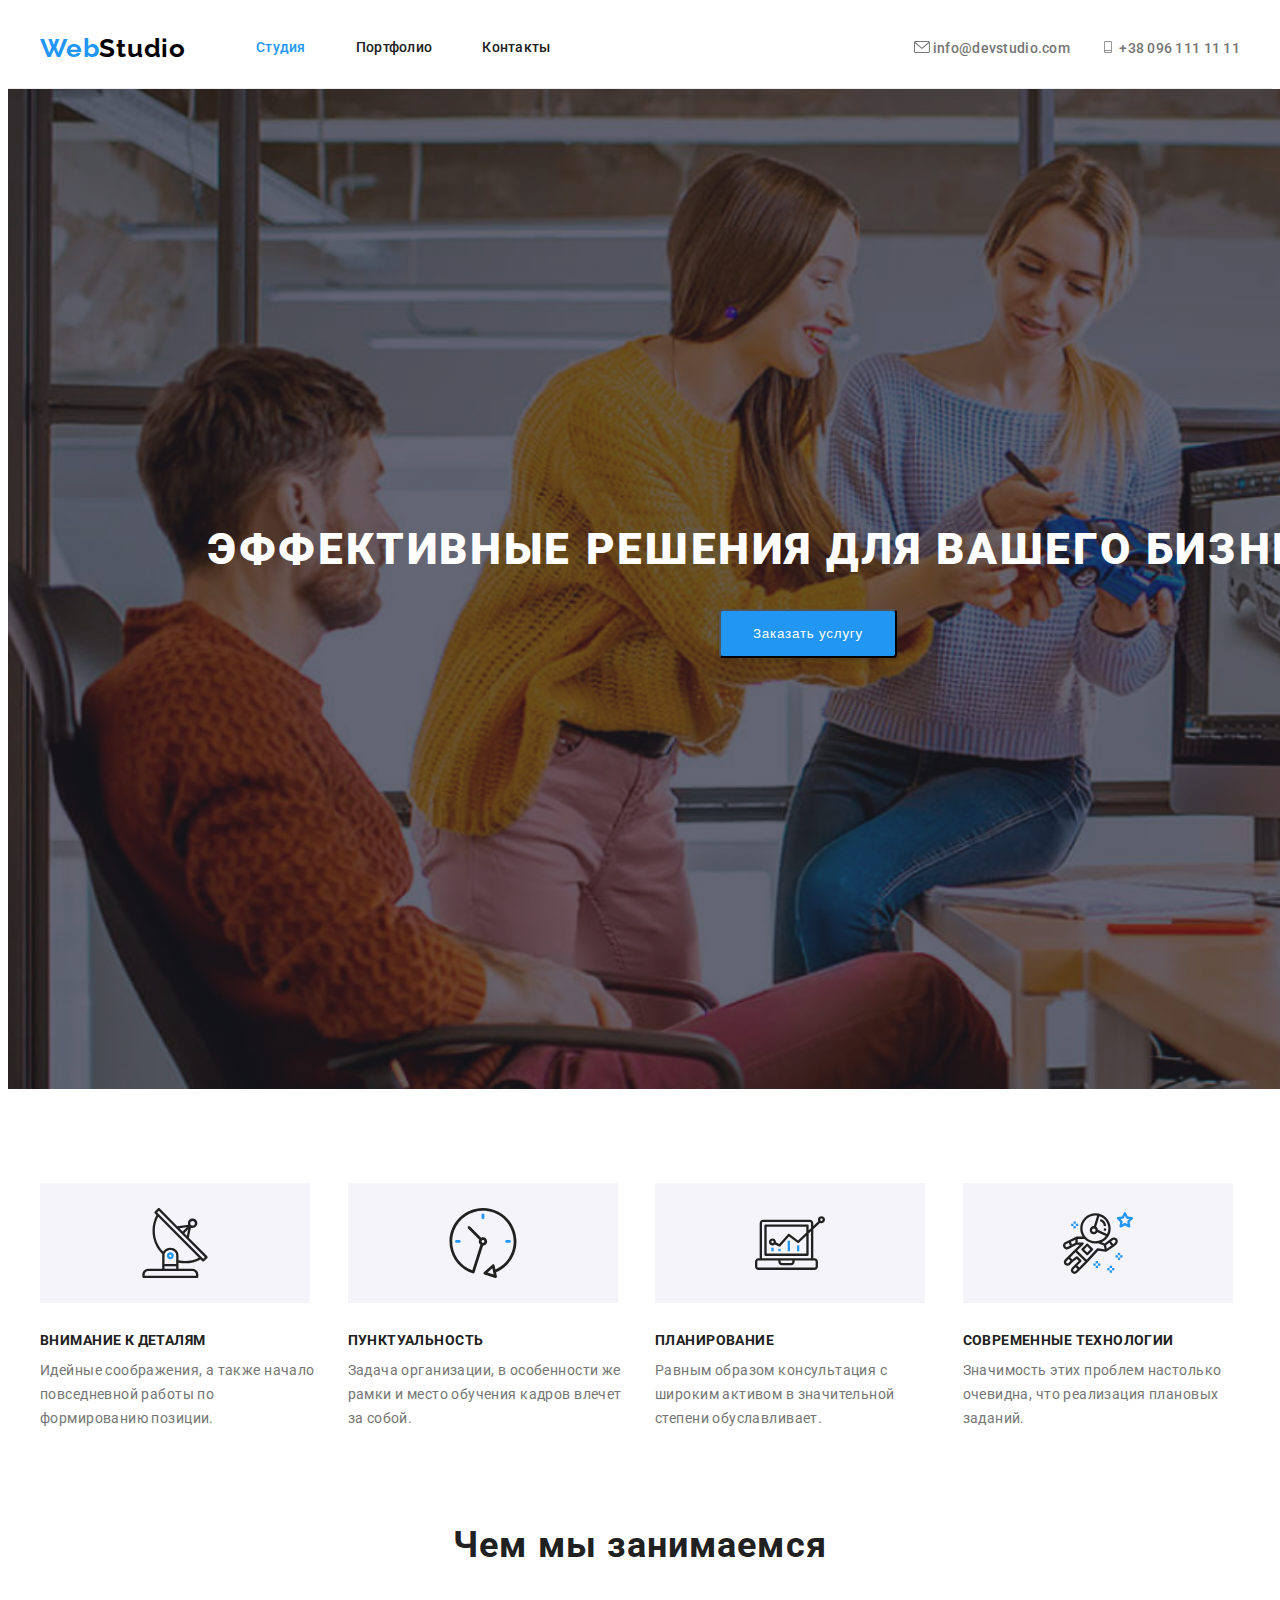
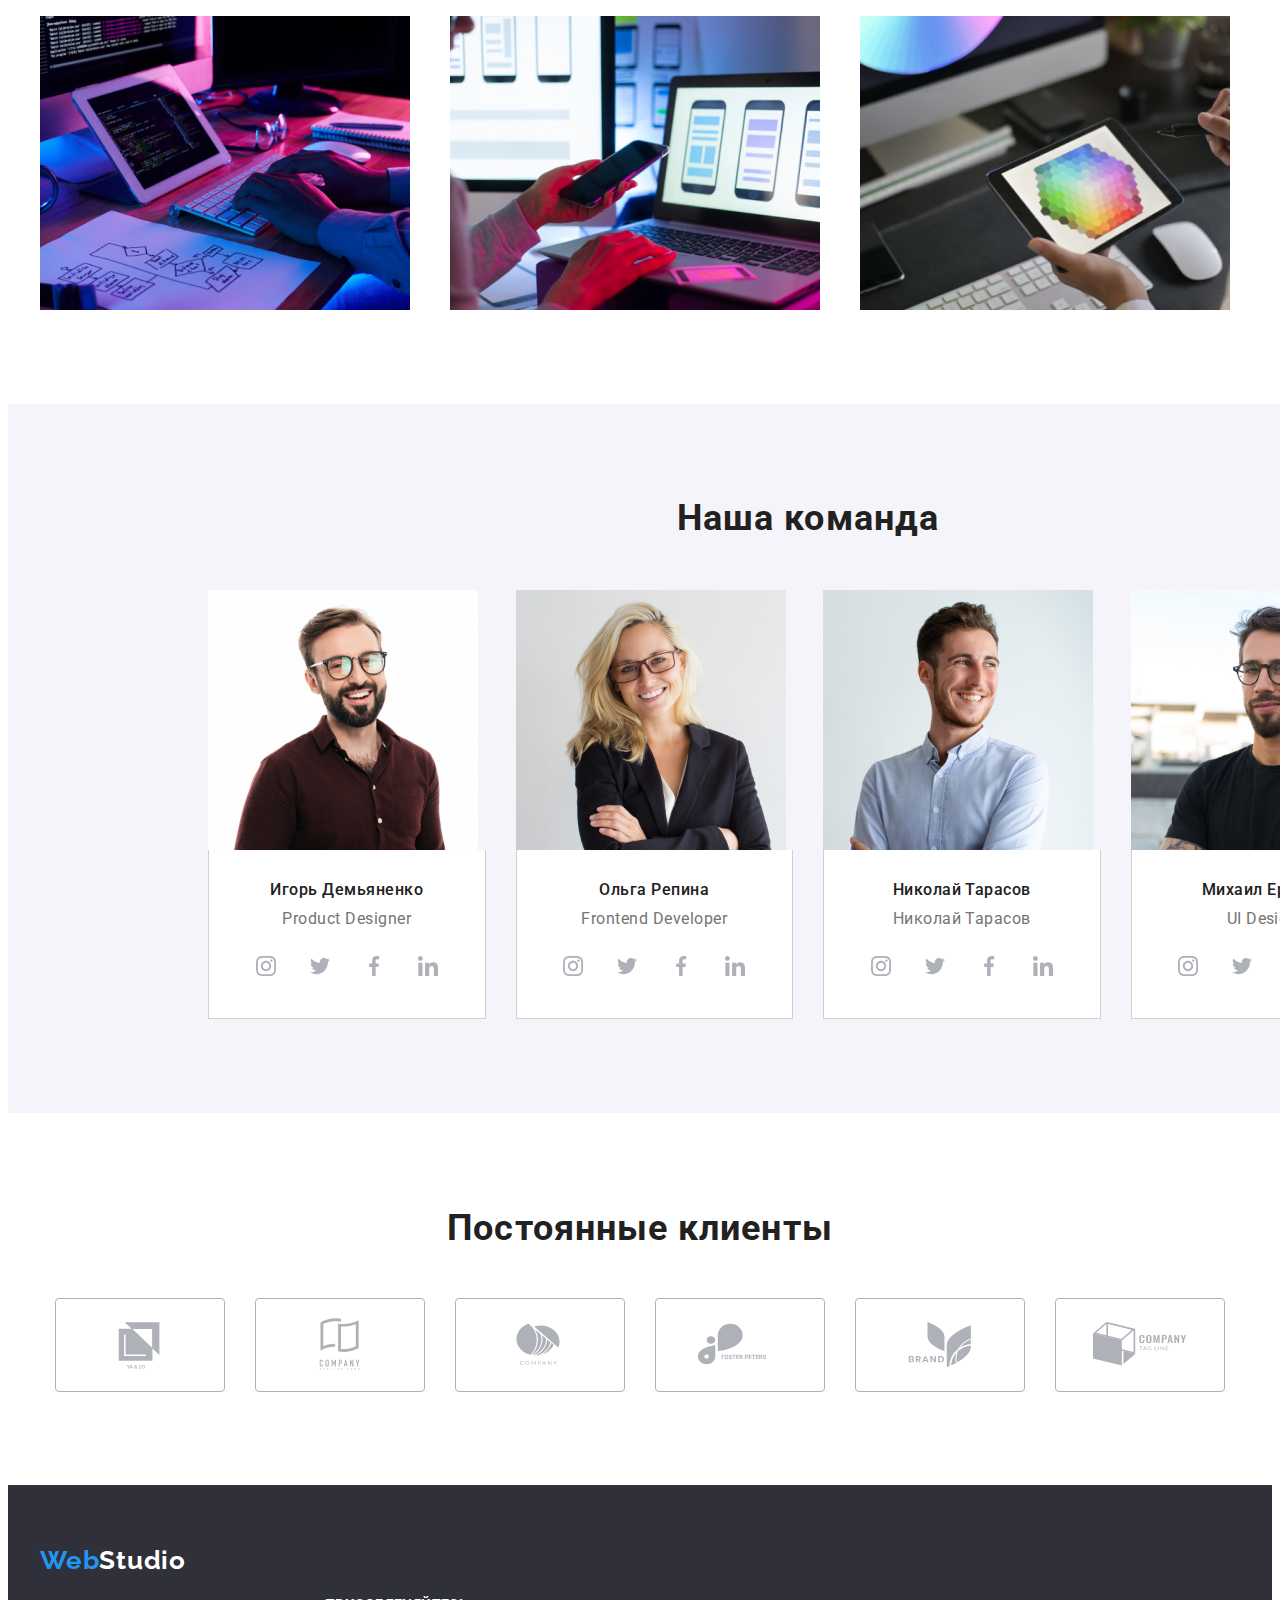
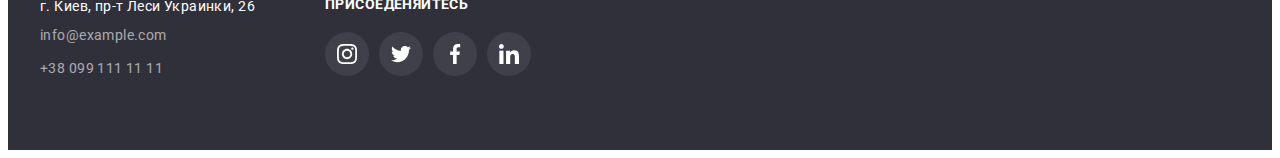
==== index.html @ 209de713 "start-hw-05" ====
<!DOCTYPE html>
<html lang="ru">
  <head>
    <meta charset="UTF-8" />
    <meta http-equiv="X-UA-Compatible" content="IE=edge" />
    <meta name="viewport" content="width=device-width, initial-scale=1.0" />
    <title>Webstudio</title>
    <link rel="preconnect" href="https://fonts.googleapis.com" />
    <link rel="preconnect" href="https://fonts.gstatic.com" crossorigin />
    <link
      href="https://fonts.googleapis.com/css2?family=Raleway:wght@700&family=Roboto:wght@400;500;700;900&display=swap"
      rel="stylesheet"
    />
    <link
      rel="stylesheet"
      href="https://cdnjs.cloudflare.com/ajax/libs/modern-normalize/1.1.0/modern-normalize.min.css"
      integrity="sha512-wpPYUAdjBVSE4KJnH1VR1HeZfpl1ub8YT/NKx4PuQ5NmX2tKuGu6U/JRp5y+Y8XG2tV+wKQpNHVUX03MfMFn9Q=="
      crossorigin="anonymous"
      referrerpolicy="no-referrer"
    />
    <link rel="stylesheet" href="./css/style.css" />
  </head>
  <body>
    <!--header-->
    <header class="header">
      <div class="container header-container">
        <nav class="navigation">
          <a class="logo list link" href=""
            >Web<span class="logo-color-header">Studio</span></a
          >
          <ul class="menu list">
            <li class="menu-item">
              <a class="menu-link-current link" href="./index.html">Студия</a>
            </li>
            <li class="menu-item">
              <a class="menu-link link" href="./portfolio.html">Портфолио</a>
            </li>
            <li class="menu-item">
              <a class="menu-link link" href="">Контакты</a>
            </li>
          </ul>
        </nav>
        <ul class="adress-list list">
          <li class="adress-list-item">
              <a class="email-adress link" href="mailto:info@devstudio.com"
                > <svg class="adress-list-img" width="16" height="12">
                  <use href="./images/sprite.svg#envelope"></use>
                </svg> info@devstudio.com</a
              >
          </li>
          <li class="adress-list-item">
            
            <a class="phone-number link" href="tel:+380961111111"
              ><svg class="adress-list-img" width="16" height="12">
                <use href="./images/sprite.svg#smartphone"></use>
              </svg> +38 096 111 11 11</a
            >
          </li>
        </ul>
      </div>
    </header>
    <!--hero-->
    <main>
      <section class="hero">
        <div class="container">
          <h1 class="main-title">Эффективные решения для вашего бизнеса</h1>
          <button class="modl-btn" type="button">Заказать услугу</button>
        </div>
      </section>
      <!--Our advantages-->
      <section class="section-our">
        <div class="container">
          <ul class="our-list list">
            <li class="our-list-item">
              <div class="our-list-item-box">
                <svg class="our-list-img" width="70px" height="70px">
                  <use href="./images/sprite.svg#antenna"></use>
                </svg>
              </div>
              <h3 class="our-suptitle">Внимание к деталям</h3>
              <p class="our-list-text">
                Идейные соображения, а также начало повседневной работы по
                формированию позиции.
              </p>
            </li>
            <li class="our-list-item">
              <div class="our-list-item-box">
                <svg class="our-list-img" width="70px" height="70px">
                  <use href="./images/sprite.svg#clock"></use>
                </svg>
              </div>
              <h3 class="our-suptitle">Пунктуальность</h3>
              <p class="our-list-text">
                Задача организации, в особенности же рамки и место обучения
                кадров влечет за собой.
              </p>
            </li>
            <li class="our-list-item">
              <div class="our-list-item-box">
                <svg class="our-list-img" width="70px" height="70px">
                  <use href="./images/sprite.svg#diagram"></use>
                </svg>
              </div>
              <h3 class="our-suptitle">Планирование</h3>
              <p class="our-list-text">
                Равным образом консультация с широким активом в значительной
                степени обуславливает.
              </p>
            </li>
            <li class="our-list-item">
              <div class="our-list-item-box">
                <svg class="our-list-img" width="70px" height="70px">
                  <use href="./images/sprite.svg#astronaut"></use>
                </svg>
              </div>
              <h3 class="our-suptitle">Современные технологии</h3>
              <p class="our-list-text">
                Значимость этих проблем настолько очевидна, что реализация
                плановых заданий.
              </p>
            </li>
          </ul>
        </div>
      </section>
      <!--about-->
      <section class="about container">
        <div class="cotainer">
          <h2 class="about-title">Чем мы занимаемся</h2>
          <ul class="about-list list">
            <li class="about-item">
              <img
                class="about-img"
                src="./images/about/box-1.png"
                alt="печатает на клавиатуре"
                width="370"
                height="294"
              />
            </li>
            <li class="about-item">
              <img
                class="about-img"
                src="./images/about/box-2.png"
                alt="держит в руке смартфон"
                width="370"
                height="294"
              />
            </li>
            <li class="about-item">
              <img
                class="about-img"
                src="./images/about/box-3.png"
                alt="держит в руке планшет"
                width="370"
                height="294"
              />
            </li>
          </ul>
        </div>
      </section>
      <!--our team-->
      <section class="section-team">
        <div class="team-box container">
          <h2 class="title-team">Наша команда</h2>
          <ul class="team-list list">
            <li class="team-item">
              <img
                class="team-img"
                src="./images/our-team/img-1.jpg"
                alt="фото сотрудника"
                width="270"
                height="260"
              />
              <div class="team-item-subtitle">
                <h3 class="title-name">Игорь Демьяненко</h3>
                <p class="team-position" lang="en">Product Designer</p>
                <ul class="social-list list">
                  <li class="social-list-item">
                    <a href="" class="social-list-link">
                      <svg class="social-list-icon" width="20" height="20">
                        <use href="./images/sprite.svg#instagram"></use>
                      </svg>
                    </a>
                  </li>
                  <li class="social-list-item">
                    <a href="" class="social-list-link">
                      <svg class="social-list-icon" width="20" height="20">
                        <use href="./images/sprite.svg#twitter"></use>
                      </svg>
                    </a>
                  </li>
                  <li class="social-list-item">
                    <a href="" class="social-list-link">
                      <svg class="social-list-icon" width="20" height="20">
                        <use href="./images/sprite.svg#facebook"></use>
                      </svg>
                    </a>
                  </li>
                  <li class="social-list-item">
                    <a href="" class="social-list-link">
                      <svg class="social-list-icon" width="20" height="20">
                        <use href="./images/sprite.svg#linkedin"></use>
                      </svg>
                    </a>
                  </li>
                </ul>
              </div>
            </li>
            <li class="team-item">
              <img
                class="team-img"
                src="./images/our-team/img-2.jpg"
                alt="фото сотрудника"
                width="270"
                height="260"
              />
              <div class="team-item-subtitle">
                <h3 class="title-name">Ольга Репина</h3>
                <p class="team-position" lang="en">Frontend Developer</p>
                <ul class="social-list list">
                  <li class="social-list-item">
                    <a href="" class="social-list-link">
                      <svg class="social-list-icon" width="20" height="20">
                        <use href="./images/sprite.svg#instagram"></use>
                      </svg>
                    </a>
                  </li>
                  <li class="social-list-item">
                    <a href="" class="social-list-link">
                      <svg class="social-list-icon" width="20" height="20">
                        <use href="./images/sprite.svg#twitter"></use>
                      </svg>
                    </a>
                  </li>
                  <li class="social-list-item">
                    <a href="" class="social-list-link">
                      <svg class="social-list-icon" width="20" height="20">
                        <use href="./images/sprite.svg#facebook"></use>
                      </svg>
                    </a>
                  </li>
                  <li class="social-list-item">
                    <a href="" class="social-list-link">
                      <svg class="social-list-icon" width="20" height="20">
                        <use href="./images/sprite.svg#linkedin"></use>
                      </svg>
                    </a>
                  </li>
                </ul>
              </div>
            </li>
            <li class="team-item">
              <img
                class="team-img"
                src="./images/our-team/img-3.jpg"
                alt="фото сотрудника"
                width="270"
                height="260"
              />
              <div class="team-item-subtitle">
                <h3 class="title-name">Николай Тарасов</h3>
                <p class="team-position" lang="en">Николай Тарасов</p>
                <ul class="social-list list">
                  <li class="social-list-item">
                    <a href="" class="social-list-link">
                      <svg class="social-list-icon" width="20" height="20">
                        <use href="./images/sprite.svg#instagram"></use>
                      </svg>
                    </a>
                  </li>
                  <li class="social-list-item">
                    <a href="" class="social-list-link">
                      <svg class="social-list-icon" width="20" height="20">
                        <use href="./images/sprite.svg#twitter"></use>
                      </svg>
                    </a>
                  </li>
                  <li class="social-list-item">
                    <a href="" class="social-list-link">
                      <svg class="social-list-icon" width="20" height="20">
                        <use href="./images/sprite.svg#facebook"></use>
                      </svg>
                    </a>
                  </li>
                  <li class="social-list-item">
                    <a href="" class="social-list-link">
                      <svg class="social-list-icon" width="20" height="20">
                        <use href="./images/sprite.svg#linkedin"></use>
                      </svg>
                    </a>
                  </li>
                </ul>
              </div>
            </li>
            <li class="team-item">
              <img
                class="team-img"
                src="./images/our-team/img-4.jpg"
                alt="фото сотрудника"
                width="270"
                height="260"
              />
              <div class="team-item-subtitle">
                <h3 class="title-name">Михаил Ермаков</h3>
                <p class="team-position" lang="en">UI Designer</p>
                <ul class="social-list list">
                  <li class="social-list-item">
                    <a href="" class="social-list-link">
                      <svg class="social-list-icon" width="20" height="20">
                        <use href="./images/sprite.svg#instagram"></use>
                      </svg>
                    </a>
                  </li>
                  <li class="social-list-item">
                    <a href="" class="social-list-link">
                      <svg class="social-list-icon" width="20" height="20">
                        <use href="./images/sprite.svg#twitter"></use>
                      </svg>
                    </a>
                  </li>
                  <li class="social-list-item">
                    <a href="" class="social-list-link">
                      <svg class="social-list-icon" width="20" height="20">
                        <use href="./images/sprite.svg#facebook"></use>
                      </svg>
                    </a>
                  </li>
                  <li class="social-list-item">
                    <a href="" class="social-list-link">
                      <svg class="social-list-icon" width="20" height="20">
                        <use href="./images/sprite.svg#linkedin"></use>
                      </svg>
                    </a>
                  </li>
                </ul>
              </div>
            </li>
          </ul>
        </div>
      </section>
      <!--clients-->
      <section class="section-clients">
        <div class="clients-box" >
          <h2 class="clients-title">Постоянные клиенты</h2>
            <ul class="clients-list list">
              <li class="clients-list-item">
                <a href="" class="clients-list-link">
                  <svg class="clients-list-icon">
                    <use href="./images/sprite.svg#YACO"></use>
                  </svg>
                </a>
              </li>
              <li class="clients-list-item">
                <a href="" class="clients-list-link">
                  <svg class="clients-list-icon">
                    <use href="./images/sprite.svg#company-here"></use>
                  </svg>
                </a>
              </li>
              <li class="clients-list-item">
                <a href="" class="clients-list-link">
                  <svg class="clients-list-icon">
                    <use href="./images/sprite.svg#Company"></use>
                  </svg>
                </a>
              </li>
              <li class="clients-list-item">
                <a href="" class="clients-list-link">
                  <svg class="clients-list-icon">
                    <use href="./images/sprite.svg#foster"></use>
                  </svg>
                </a>
              </li>
              <li class="clients-list-item">
                <a href="" class="clients-list-link">
                  <svg class="clients-list-icon">
                    <use href="./images/sprite.svg#brand"></use>
                  </svg>
                </a>
              </li>
              <li class="clients-list-item">
                <a href="" class="clients-list-link">
                  <svg class="clients-list-icon">
                    <use href="./images/sprite.svg#company-tag"></use>
                  </svg>
                </a>
              </li>
            </ul>
          </div>
      </section>
    </main>
    <!--Footer-->
    <footer class="footer">
      <div class="footer-container container">
        <div class="footer-logo-box">
          <a class="logo list link" href=""
            >Web<span class="logo-color-footer">Studio</span></a
          >
        </div>
        <address class="adress-list">
          <ul class="footer-list list">
            <li class="footer-item">
              <a
                class="map-link link"
                href="https://goo.gl/maps/KRb5rvEpRNCrVDz67"
                target="_blank"
                rel="noopener noreferrer"
              >
                г. Киев, пр-т Леси Украинки, 26
              </a>
            </li>
            <li class="footer-item">
              <a class="footer-email-adress link" href="mailto:info@example.com"
                >info@example.com</a
              >
            </li>
            <li class="footer-item">
              <a class="footer-phone-number link" href="tel:+380991111111"
                >+38 099 111 11 11</a
              >
            </li>
          </ul>
          <div class="footer-box-right">
            <h2 class="footer-title">Присоеденяйтесь</h2>
            <ul class="footer-list-right list">
              <li class="social-list-item">
                <a href="" class="footer-list-link">
                  <svg class="footer-list-icon" width="20" height="20">
                    <use href="./images/sprite.svg#instagram"></use>
                  </svg>
                </a>
              </li>
              <li class="social-list-item">
                <a href="" class="footer-list-link">
                  <svg class="footer-list-icon" width="20" height="20">
                    <use href="./images/sprite.svg#twitter"></use>
                  </svg>
                </a>
              </li>
              <li class="social-list-item">
                <a href="" class="footer-list-link">
                  <svg class="footer-list-icon" width="20" height="20">
                    <use href="./images/sprite.svg#facebook"></use>
                  </svg>
                </a>
              </li>
              <li class="social-list-item">
                <a href="" class="footer-list-link">
                  <svg class="footer-list-icon" width="20" height="20">
                    <use href="./images/sprite.svg#linkedin"></use>
                  </svg>
                </a>
              </li>
            </ul>
          </div>
        </address>
      </div>
    </footer>
  </body>
</html>
---- css/style.css ----
.link {
  text-decoration: none;
}

.list {
  list-style: none;
}

body {
  font-family: "Roboto", sans-serif;
  color: #212121;
}

h1,
h2,
h3,
p {
  margin-top: 0;
  margin-bottom: 0;
}

ul,
ol {
  margin-top: 0;
  margin-bottom: 0;
  padding-left: 0;
}

img {
  display: block;
}

/*-----COMPONENTS-----*/

.logo-color-footer {
  color: white;
}

.logo-color-header {
  color: black;
}

.footer {
  background-color: #2f303a;
}

.menu-link-current {
  font-weight: 500;
  font-size: 14px;
  line-height: 1.14;
  letter-spacing: 0.02em;
  color: #2196f3;
}

.section {
  margin-bottom: 94px;
}

.container {
  width: 1200px;
  padding-left: 15px;
  padding-right: 15px;
  margin-left: auto;
  margin-right: auto;
}

/*-----/COMPONENTS-----*/

/*-----HEADER-----*/

.header {
  border-bottom: 1px solid #ececec;
}

.menu {
  display: flex;
}
.navigation {
  display: flex;
  align-items: center;
}

.header-container {
  display: flex;
  align-items: center;
}

.logo {
  font-family: "Raleway", sans-serif;
  font-weight: 700;
  font-size: 26px;
  line-height: 1.19;
  letter-spacing: 0.03em;

  color: #2196f3;
  margin-right: 70px;
}

.menu-link-current,
.menu-link {
  display: block;
  padding-top: 32px;
  padding-bottom: 32px;
}

.menu-item:not(:last-child) {
  margin-right: 50px;
}

.adress-list {
  display: flex;
  margin-left: auto;
}

.menu-link {
  font-weight: 500;
  font-size: 14px;
  line-height: 1.14;
  letter-spacing: 0.02em;
  color: #212121;
}

.menu-link:hover,
.menu-link:focus {
  color: #2196f3;
}

.adress-list-item:not(:last-child) {
  margin-right: 30px;
}

.email-adress {
  font-weight: 500;
  font-size: 14px;
  line-height: 1.14;
  letter-spacing: 0.02em;
  color: #757575;
}

.email-adress:hover,
.email-adress:focus {
  color: #2196f3;
}


.email-adress:hover .adress-list-img,
.email-adress:focus .adress-list-img{
  fill:#2196f3;
}

.phone-number {
  font-weight: 500;
  font-size: 14px;
  line-height: 1.14;
  letter-spacing: 0.02em;
  color: #757575;
}

.phone-number:hover,
.phone-number:focus {
  color: #2196f3;
}

.phone-number:hover .adress-list-img,
.phone-number:focus .adress-list-img{
  fill: #2196f3;
}

.adress-list-img{
  fill: #757575;
  cursor: pointer;
}


/*-----/HEADER-----*/

/*------HERO-----*/

.hero {
  background-image: linear-gradient(
      rgba(47, 48, 58, 0.4),
      rgba(47, 48, 58, 0.4)
    ),
    url("../images/background-Img.png");
  background-size: cover;
  width: 1600px;
  height: 600px;
  margin-left: auto;
  margin-right: auto;
  display: flex;
  justify-content: center;
  align-items: center;
  padding-top: 200px;
  padding-bottom: 200px;
}

.main-title {
  font-weight: 900;
  font-size: 44px;
  line-height: 1.36;
  max-width: max-content;
  text-align: center;
  letter-spacing: 0.06em;
  text-transform: uppercase;
  margin-bottom: 30px;
  color: #ffffff;
}

.modl-btn {
  line-height: 1.88;
  display: flex;
  align-items: center;
  text-align: center;
  letter-spacing: 0.06em;
  color: #ffffff;

  background: #2196f3;
  box-shadow: 0px 4px 4px rgba(0, 0, 0, 0.15);
  border-radius: 4px;
  padding: 10px 32px;
  margin-left: auto;
  margin-right: auto;
  cursor: pointer;
  }

.modl-btn:hover,
.modl-btn:focus {
  background-color: #188ce8;
}

/*-----/HERO-----*/

/*-----OUR ADVANTAGES*/

.section-our {
  padding-top: 94px;
  padding-bottom: 94px;
}

.our-list {
  display: flex;
  margin-top: -30px;
  margin-left: -30px;
}

.our-list-item {
  flex-basis: calc((100% - 90px) / 3);
  margin-top: 30px;
  margin-left: 30px;
}

.our-list-item-box{
  display: flex;
  align-items: center;
  justify-content: center;
  width: 270px;
  height: 120px;
  background-color: #F5F4FA;
  margin-bottom: 30px;
}

.our-suptitle {
  font-weight: 700;
  font-size: 14px;
  line-height: 1.14;
  letter-spacing: 0.03em;
  text-transform: uppercase;
  margin-bottom: 10px;
}

.our-list-text {
  font-weight: 400;
  font-size: 14px;
  line-height: 1.71;
  letter-spacing: 0.03em;

  color: #757575;
}

/*-----/OUR ADVANTAGES-----*/

/*-----ABOUT-----*/

.about {
  padding-bottom: 94px;
}

.about-title {
  font-weight: 700;
  font-size: 36px;
  line-height: 1.16;
  text-align: center;
  letter-spacing: 0.03em;
  margin-bottom: 50px;
}
.about-list {
  display: flex;
  flex-wrap: wrap;
  margin-top: -30px;
  margin-left: -30px;
}

.about-item {
  flex-basis: calc((100% - 90px) / 3);
  margin-top: 30px;
  margin-left: 30px;
}

/*-----/ABOUT-----*/

/*-----OUR TEAM-----*/

.section-team {
  width: 1600px;
  margin-left: auto;
  margin-right: auto;
  padding-top: 94px;
  padding-bottom: 94px;
  background-color: #f5f4fa;
}

.team-list {
  display: flex;
  flex-wrap: wrap;
  margin-top: -30px;
  margin-left: -30px;
}

.team-item {
  flex-basis: calc((100% - 120px) / 4);
  margin-top: 30px;
  margin-left: 30px;
}

.team-item-subtitle {
  padding-top: 30px;
  padding-bottom: 30px;
  border-bottom: 1px solid #d3cfcf;
  border-left: 1px solid #d3cfcf;
  border-right: 1px solid #d3cfcf;
  padding-left: 10px;
  padding-right: 10px;
  background-color: #ffffff;
}

.title-team {
  font-weight: 700;
  font-size: 36px;
  line-height: 1.16;
  letter-spacing: 0.03em;
  text-align: center;
  margin-bottom: 50px;
}

.title-name {
  font-weight: 500;
  font-size: 16px;
  line-height: 1.19;
  text-align: center;
  letter-spacing: 0.03em;
  margin-bottom: 10px;
}

.team-position {
  font-weight: 400;
  font-size: 16px;
  line-height: 1.19;
  text-align: center;
  letter-spacing: 0.03em;
  color: #757575;
  margin-bottom: 16px;
}

.social-list {
  display:flex;
  justify-content: center;
}

.social-list-link{
  display: flex;
  align-items: center;
  justify-content: center;
  width: 44px;
  height: 44px;
  border-radius: 50%;
}

.social-list-icon{
  fill: #AFB1B8;
}

.social-list-item:not(:last-child){
  margin-right: 10px;
}

.social-list-link:hover, 
.social-list-link:focus{
  background-color: #2196f3;
}

.social-list-link:hover .social-list-icon,
.social-list-link:focus .social-list-icon{
  fill: #ffffff;
}

/*-----/OUR TEAM-----*/

/*----- CLIENTS-----*/

.section-clients{
  padding-top: 94px;
  padding-bottom: 94px;
}

.clients-title{
  font-weight: 700;
  font-size: 36px;
  line-height: 42px;
  text-align: center;
  letter-spacing: 0.03em;
  margin-bottom: 50px;
  color: #212121;
}

.clients-list{
  display: flex;
  justify-content: center;
}

.clients-list-item{
  display: flex;
  align-items: center;
  justify-content: center;
  width: 170px;
  height: 92px;
}

.clients-list-item:not(:last-child){
  margin-right: 30px;
}

.clients-list-link{
  display: flex;
  align-items: center;
  justify-content: center;
  width: 100%;
  height: 100%;  
  border: 1px solid #AFB1B8;
  border-radius: 4px;
}

.clients-list-link:hover, 
.clients-list-link:focus{
  border: 1px solid #2196f3;
  border-radius: 4px;
}

.clients-list-icon{
  width: 106px;
  height: 60px;
  fill: #AFB1B8;
}

.clients-list-icon:hover,
.clients-list-icon:focus{ 
  fill: #2196f3;
}
/*-----/CLIENTS-----*/

/*-----FOOTER-----*/

.footer {
  display: flex;
  padding-top: 60px;
  padding-bottom: 60px;
}

.footer-logo-box { 
  margin-bottom: 20px;
  width: 250px;
}

.footer-item {
  margin-bottom: 9px;
}

.map-link {
  font-style: normal;
  font-weight: 400;
  font-size: 14px;
  line-height: 1.71x;

  letter-spacing: 0.03em;

  color: #ffffff;
}

.footer-email-adress {
  font-style: normal;
  font-weight: 400;
  font-size: 14px;
  line-height: 1.71;

  letter-spacing: 0.03em;

  color: rgba(255, 255, 255, 0.6);
}

.footer-phone-number {
  font-style: normal;
  font-weight: 400;
  font-size: 14px;
  line-height: 1.71;

  letter-spacing: 0.03em;

  color: rgba(255, 255, 255, 0.6);
}

.footer-title{
  font-family: 'Roboto';
  font-style: normal;
  font-weight: 700;
  font-size: 14px;
  line-height: 16px;
  letter-spacing: 0.03em;
  text-transform: uppercase;
  margin-bottom: 20px;
  color: #FFFFFF;

}

.footer-box-right{
  width: 206px;
  height: 80px;
  margin-left: 70px; 
}

.footer-list-right{
  display:flex;
  justify-content: center;
}

.footer-list-link{
  display: flex;
  align-items: center;
  justify-content: center;
  width: 44px;
  height: 44px;
  border-radius: 50%;
  background-color: #3f4049;
}

.footer-list-link:hover,
.footer-list-link:focus{
  background-color: #2196f3;
}

.footer-list-icon{
  fill: #fff;
}

/*-----/FOOTER-----*/

/*-----PORTFOLIO-----*/

.portfolio-section {
  padding-top: 94px;
  padding-bottom: 94px;
}

.portfolio-list {
  display: flex;
  justify-content: center;
  margin-bottom: 50px;
}

.portfolio-list-item:not(:last-child) {
  margin-right: 8px;
}
.portfolio-btn {
 
  border-radius: 4px;
  font-weight: 500;
  font-size: 16px;
  line-height: 1.62;
  background-color: #f5f4fa;
  text-align: center;
  letter-spacing: 0.03em;
  padding: 6px 22px;
  cursor: pointer;
}

.portfolio-btn:hover,
.portfolio-btn:focus {
  background: #2196f3;
  color: #fff;
  box-shadow: 0px 3px 1px rgba(0, 0, 0, 0.1), 0px 1px 2px rgba(0, 0, 0, 0.08),
  0px 2px 2px rgba(0, 0, 0, 0.12);
}

.product-list {
  display: flex;
  flex-wrap: wrap;
  margin-top: -30px;
  margin-left: -30px;
}

.portfolio-img {
  flex-basis: calc((100% - 90px) / 3);
  margin-top: 30px;
  margin-left: 30px;
}

.portfolio-img-item {
  padding: 20px 24px;
  border: 1px solid #d3cfcf;
  border-top: none;
}

.suptitle-portfolio {
  font-weight: 700;
  font-size: 18px;
  line-height: 2;
  letter-spacing: 0.06em;
  color: #212121;
}

.subtitle-portfolio {
  font-weight: 400;
  font-size: 16px;
  line-height: 1.88;
  letter-spacing: 0.03em;
  color: #757575;
}

/*-----/PORTFOLIO-----*/
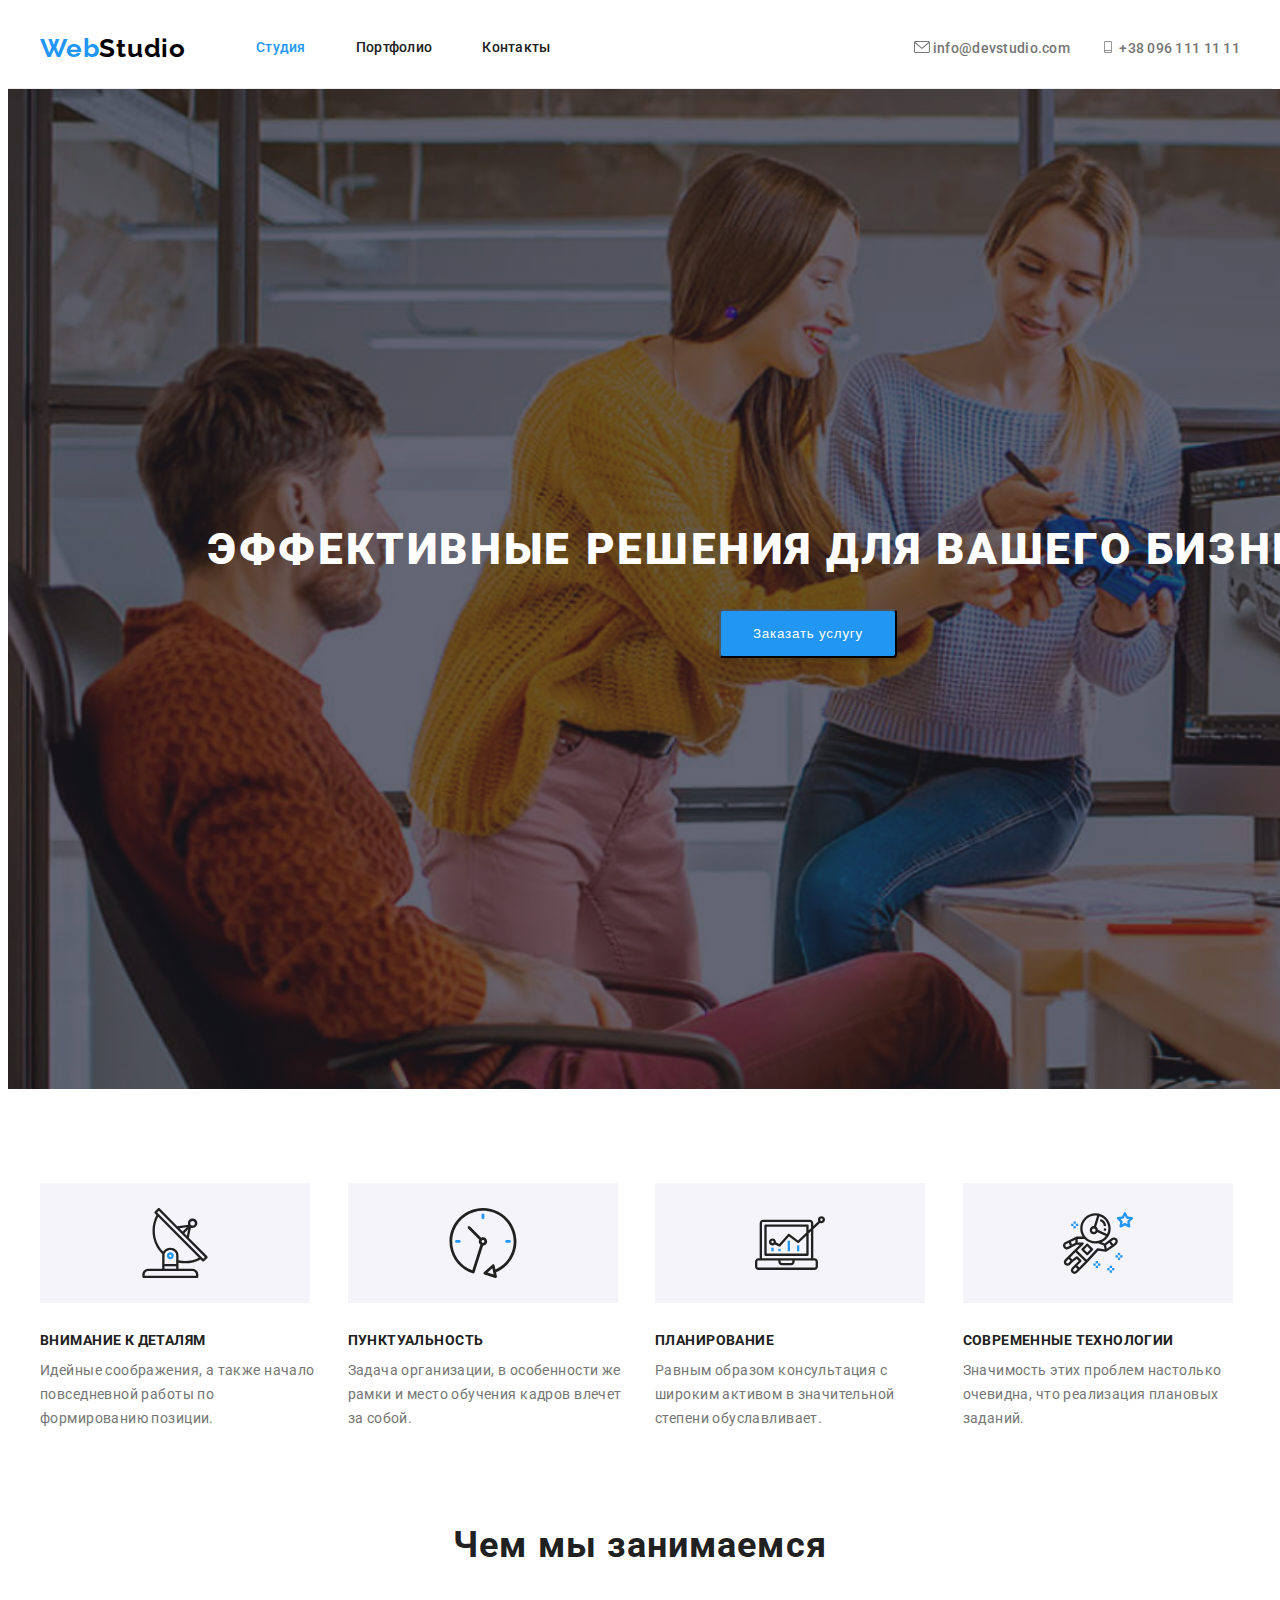
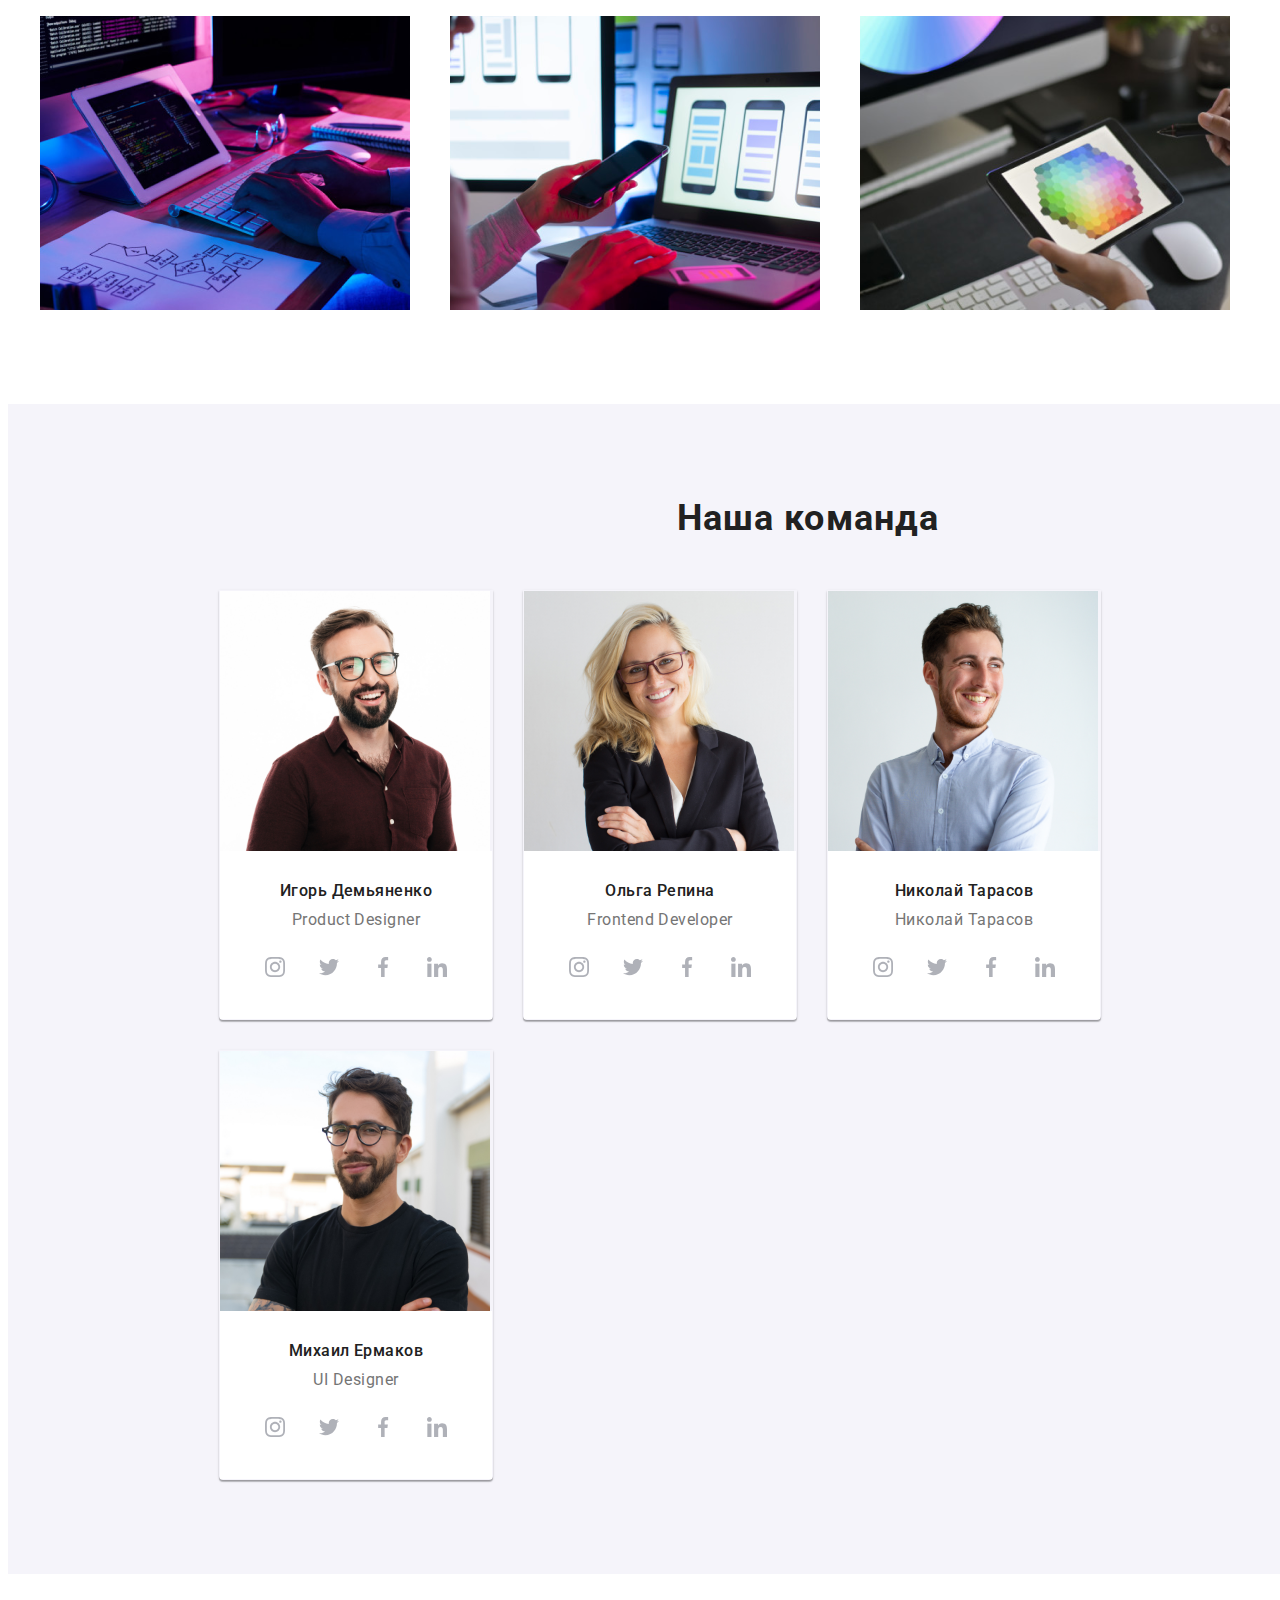
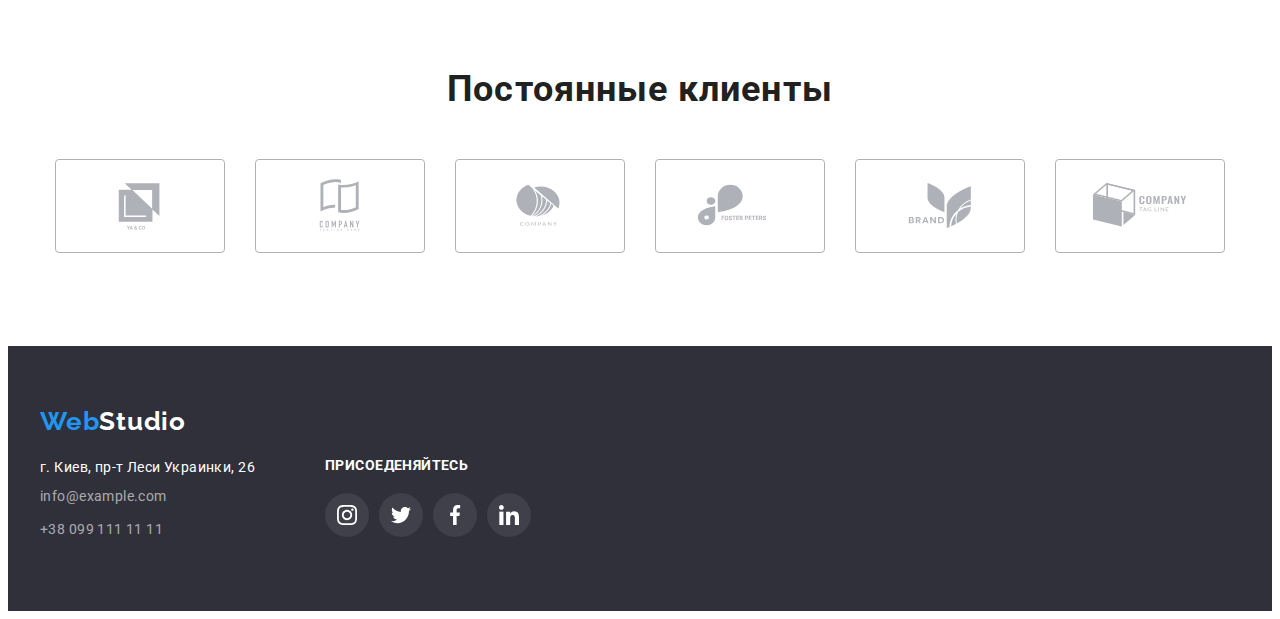
==== commit 9ad5789b: "11.06" ====
--- a/index.html
+++ b/index.html
@@ -159,7 +159,7 @@
       </section>
       <!--our team-->
       <section class="section-team">
-        <div class="team-box container">
+        <div class="team-box">
           <h2 class="title-team">Наша команда</h2>
           <ul class="team-list list">
             <li class="team-item">
--- a/css/style.css
+++ b/css/style.css
@@ -118,6 +118,7 @@
   line-height: 1.14;
   letter-spacing: 0.02em;
   color: #212121;
+  transition: color 250ms cubic-bezier(0.4, 0, 0.2, 1);
 }
 
 .menu-link:hover,
@@ -135,6 +136,7 @@
   line-height: 1.14;
   letter-spacing: 0.02em;
   color: #757575;
+  transition: color 250ms cubic-bezier(0.4, 0, 0.2, 1);
 }
 
 .email-adress:hover,
@@ -154,6 +156,7 @@
   line-height: 1.14;
   letter-spacing: 0.02em;
   color: #757575;
+  transition: color 250ms cubic-bezier(0.4, 0, 0.2, 1);
 }
 
 .phone-number:hover,
@@ -169,6 +172,7 @@
 .adress-list-img{
   fill: #757575;
   cursor: pointer;
+  transition: color 250ms cubic-bezier(0.4, 0, 0.2, 1);
 }
 
 
@@ -221,6 +225,7 @@
   margin-left: auto;
   margin-right: auto;
   cursor: pointer;
+  transition: color 250ms cubic-bezier(0.4, 0, 0.2, 1);
   }
 
 .modl-btn:hover,
@@ -311,6 +316,9 @@
 /*-----OUR TEAM-----*/
 
 .section-team {
+  display: flex;
+  justify-content: center;
+  align-items: center;
   width: 1600px;
   margin-left: auto;
   margin-right: auto;
@@ -319,6 +327,7 @@
   background-color: #f5f4fa;
 }
 
+
 .team-list {
   display: flex;
   flex-wrap: wrap;
@@ -330,14 +339,14 @@
   flex-basis: calc((100% - 120px) / 4);
   margin-top: 30px;
   margin-left: 30px;
+  border: 1px solid transparent;
+  border-radius: 0px 0px 4px 4px;
+  box-shadow: 0px 1px 3px rgba(0, 0, 0, 0.12), 0px 1px 1px rgba(0, 0, 0, 0.14), 0px 2px 1px rgba(0, 0, 0, 0.2);
 }
 
 .team-item-subtitle {
   padding-top: 30px;
   padding-bottom: 30px;
-  border-bottom: 1px solid #d3cfcf;
-  border-left: 1px solid #d3cfcf;
-  border-right: 1px solid #d3cfcf;
   padding-left: 10px;
   padding-right: 10px;
   background-color: #ffffff;
@@ -383,10 +392,12 @@
   width: 44px;
   height: 44px;
   border-radius: 50%;
+  transition: background-color 250ms cubic-bezier(0.4, 0, 0.2, 1);
 }
 
 .social-list-icon{
   fill: #AFB1B8;
+  transition: fill 250ms cubic-bezier(0.4, 0, 0.2, 1);
 }
 
 .social-list-item:not(:last-child){
@@ -447,6 +458,7 @@
   height: 100%;  
   border: 1px solid #AFB1B8;
   border-radius: 4px;
+  transition: border 250ms cubic-bezier(0.4, 0, 0.2, 1);
 }
 
 .clients-list-link:hover, 
@@ -459,6 +471,7 @@
   width: 106px;
   height: 60px;
   fill: #AFB1B8;
+  transition: fill 250ms cubic-bezier(0.4, 0, 0.2, 1);
 }
 
 .clients-list-icon:hover,
@@ -565,6 +578,7 @@
 /*-----PORTFOLIO-----*/
 
 .portfolio-section {
+  
   padding-top: 94px;
   padding-bottom: 94px;
 }
@@ -572,6 +586,7 @@
 .portfolio-list {
   display: flex;
   justify-content: center;
+  align-items: center;
   margin-bottom: 50px;
 }
 
@@ -579,7 +594,7 @@
   margin-right: 8px;
 }
 .portfolio-btn {
- 
+  border: 1px solid transparent;
   border-radius: 4px;
   font-weight: 500;
   font-size: 16px;
@@ -589,11 +604,14 @@
   letter-spacing: 0.03em;
   padding: 6px 22px;
   cursor: pointer;
+  transition: color 250ms cubic-bezier(0.4, 0, 0.2, 1),
+   background-color 250ms cubic-bezier(0.4, 0, 0.2, 1),
+   box-shadow 250ms cubic-bezier(0.4, 0, 0.2, 1);
 }
 
 .portfolio-btn:hover,
 .portfolio-btn:focus {
-  background: #2196f3;
+  background-color: #2196f3;
   color: #fff;
   box-shadow: 0px 3px 1px rgba(0, 0, 0, 0.1), 0px 1px 2px rgba(0, 0, 0, 0.08),
   0px 2px 2px rgba(0, 0, 0, 0.12);
@@ -607,15 +625,15 @@
 }
 
 .portfolio-img {
+  width: 370px;
   flex-basis: calc((100% - 90px) / 3);
   margin-top: 30px;
   margin-left: 30px;
+  border: 1px solid #eeeeee;
 }
 
 .portfolio-img-item {
   padding: 20px 24px;
-  border: 1px solid #d3cfcf;
-  border-top: none;
 }
 
 .suptitle-portfolio {
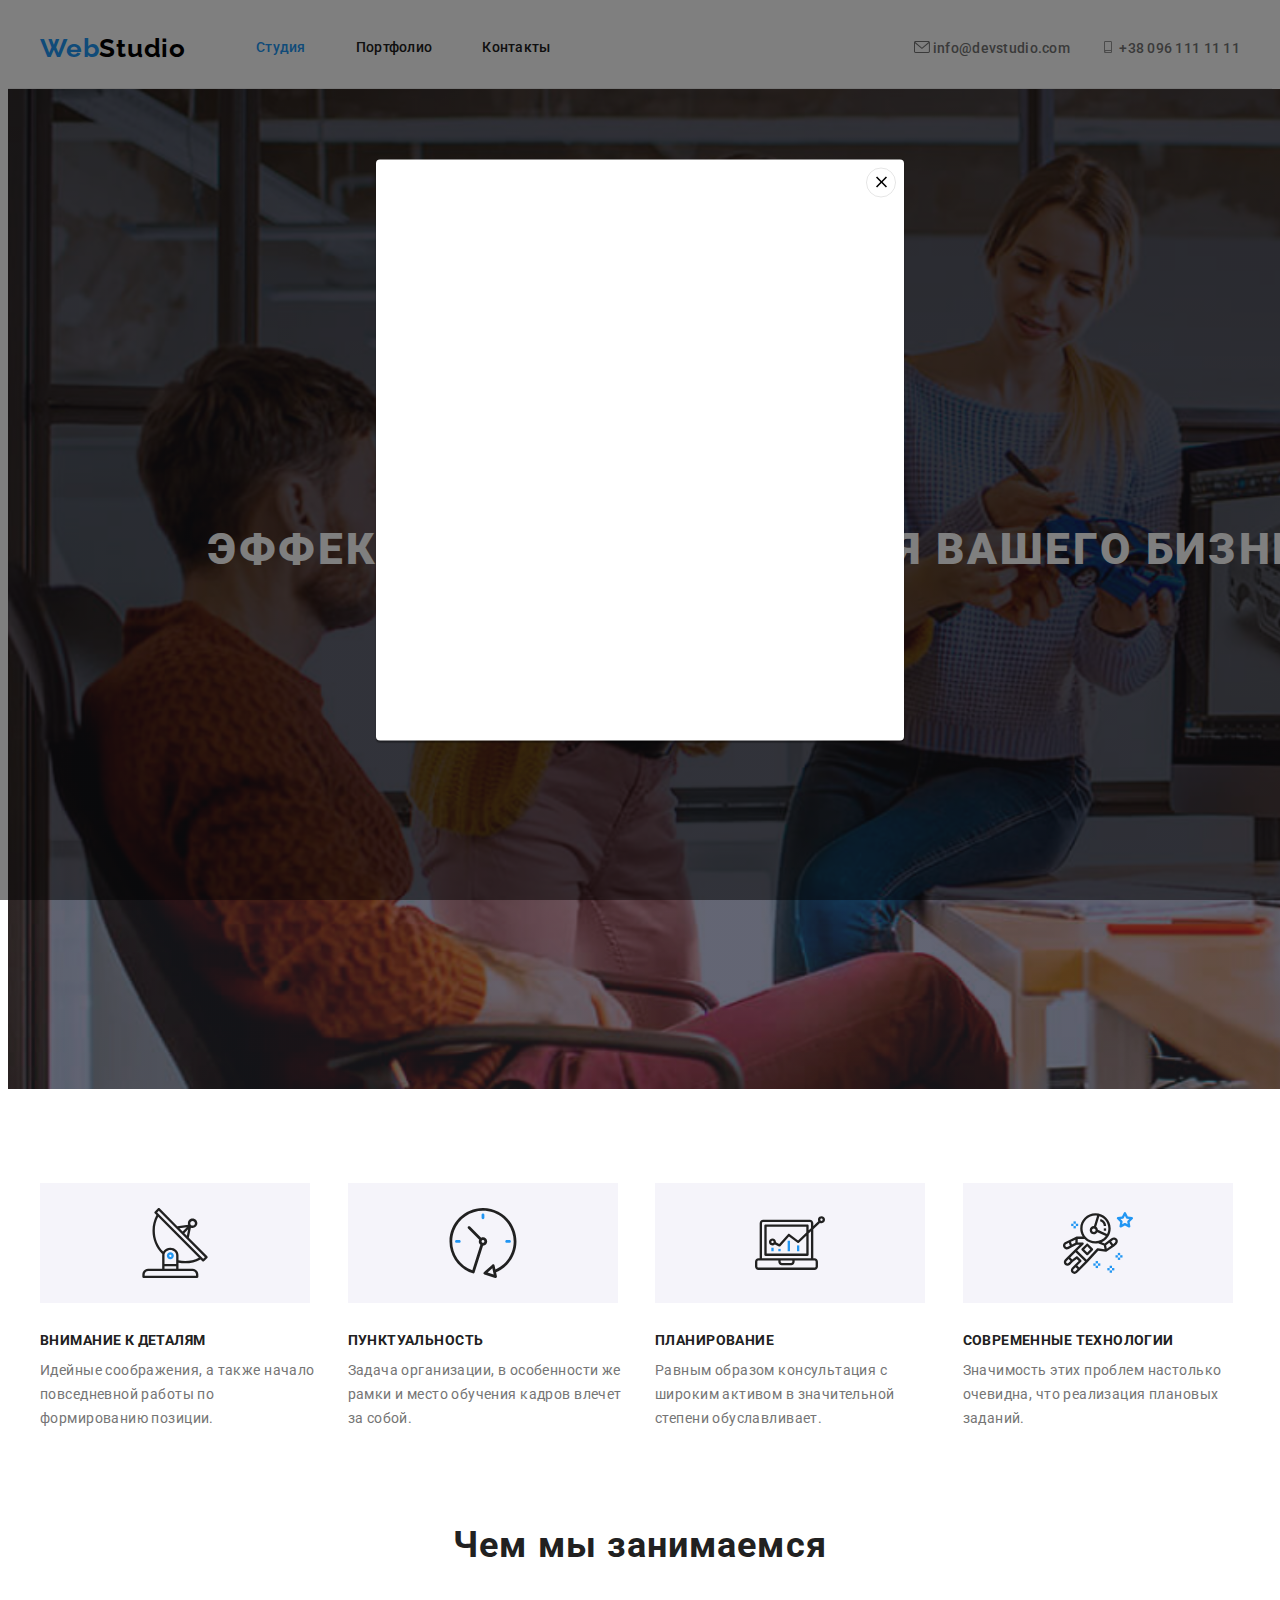
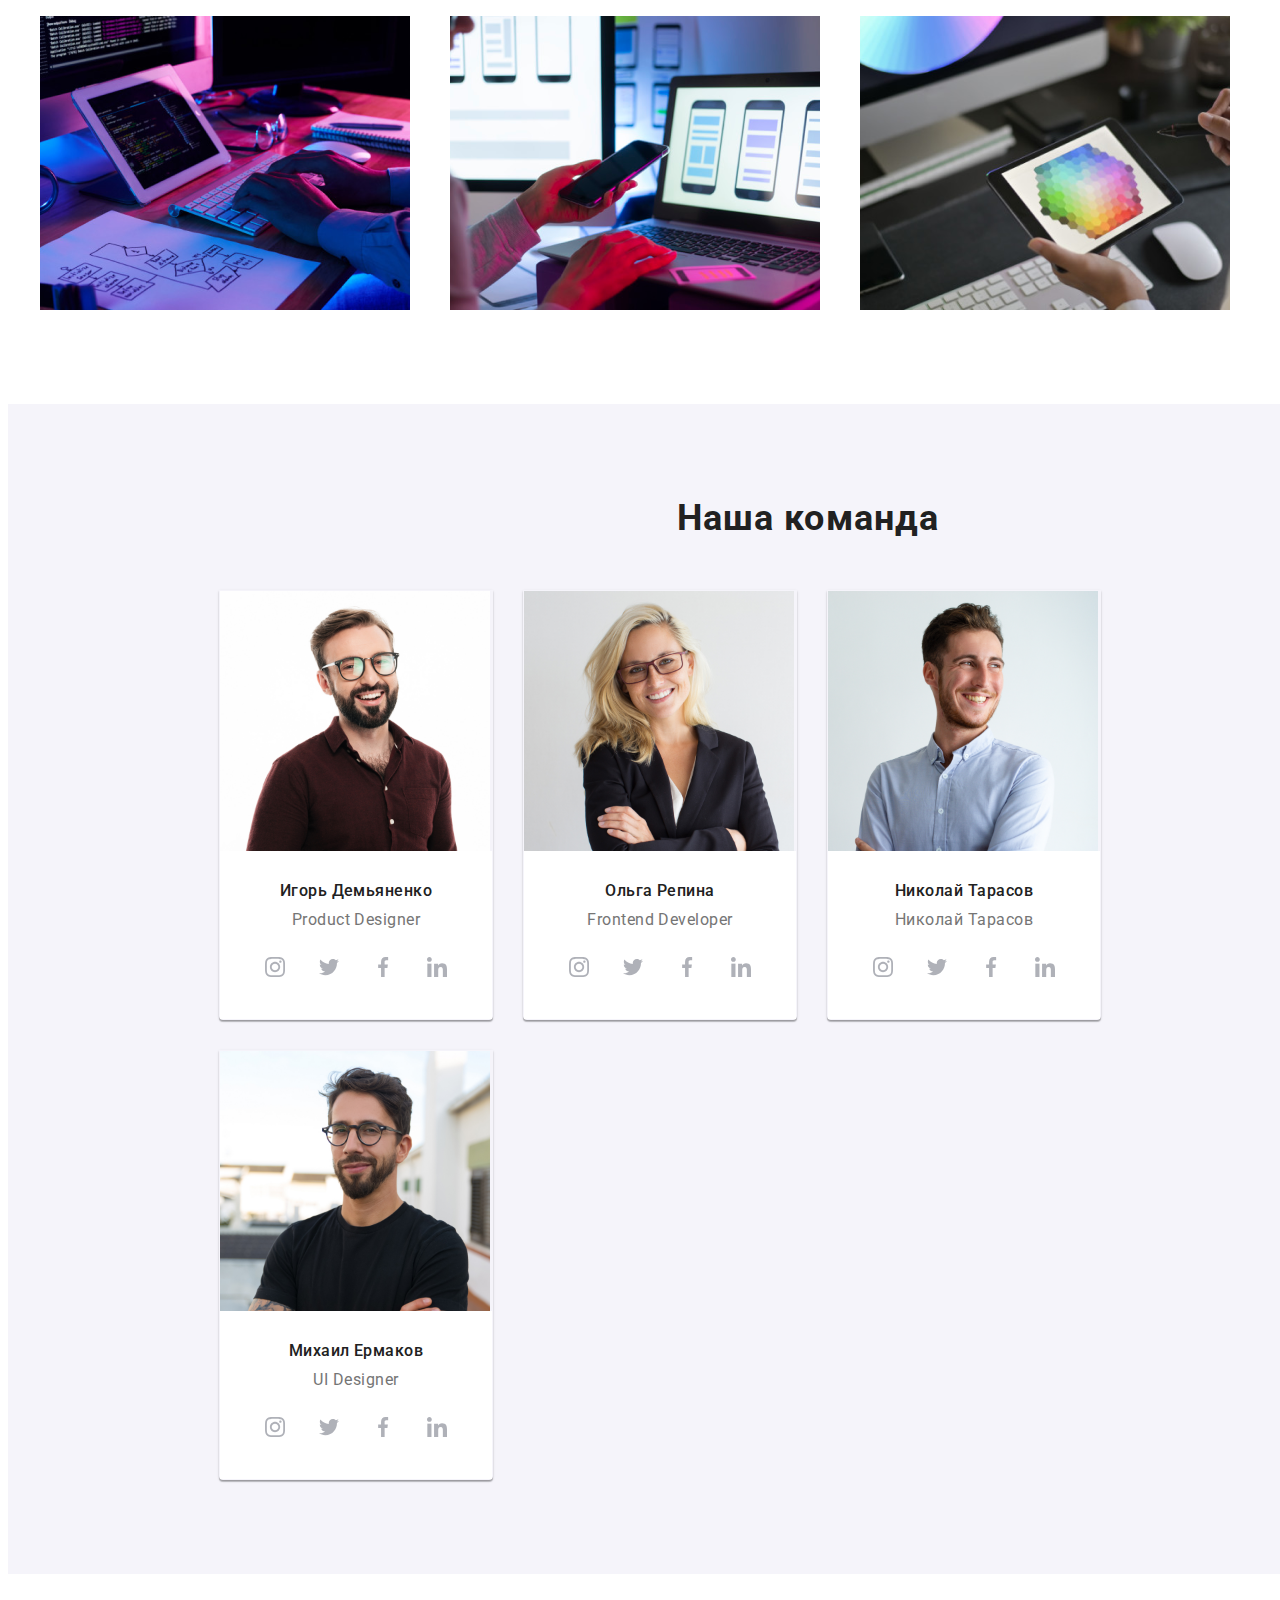
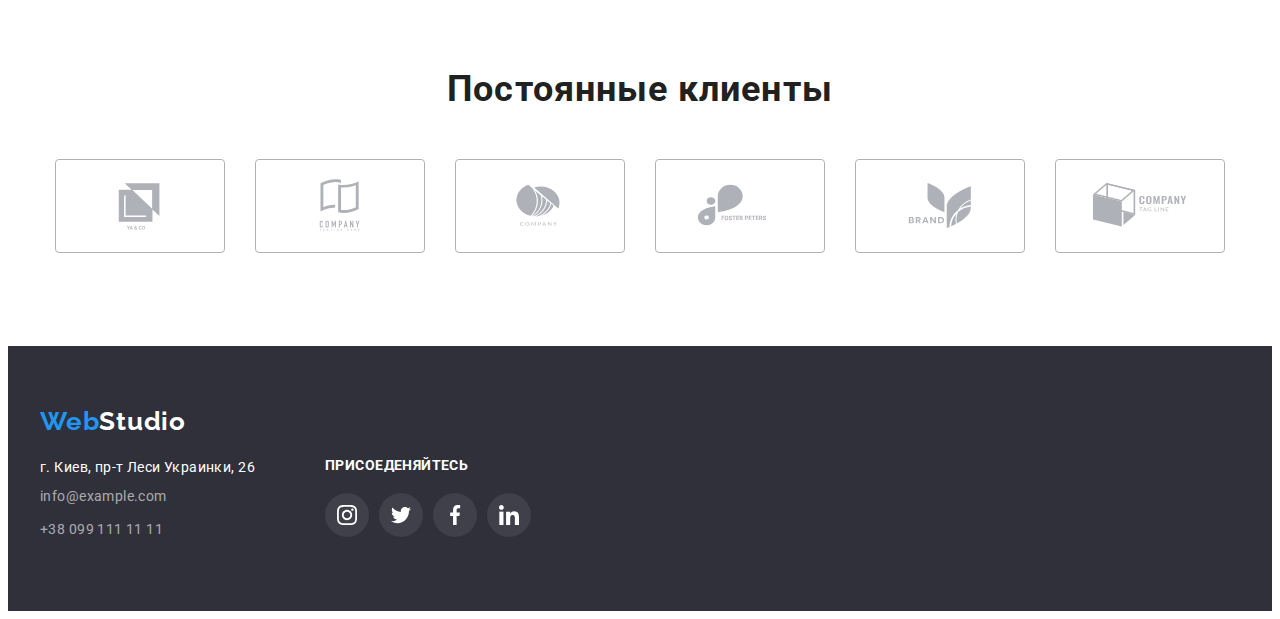
==== commit 80e8aa2a: "11.06-02" ====
--- a/index.html
+++ b/index.html
@@ -455,5 +455,15 @@
         </address>
       </div>
     </footer>
+    <div class="backdrop">
+      <div class="modal">
+        <button type="button" class="modal-close-btn">
+          <svg class="modal-close-btn-icon" width="18" height="18">
+            <use href="./images/sprite.svg#close"></use>
+          </svg>
+        </button>
+      </div>
+    </div>
+    <script src="."
   </body>
 </html>
--- a/css/style.css
+++ b/css/style.css
@@ -653,3 +653,43 @@
 }
 
 /*-----/PORTFOLIO-----*/
+
+/*-----MODAL-----*/
+
+ .backdrop{
+  position: fixed;
+  top: 0;
+  left: 0;
+  bottom: 0;
+  right: 0;
+  background-color: rgba(0,0,0,0.5);
+ }
+
+ .modal{
+  position: absolute;
+  top: 50%;
+  left: 50%;
+  transform: translate(-50%,-50%);
+  width: 528px;
+  height: 581px;
+  background-color: rgba(255, 255, 255);
+  box-shadow: 0px 1px 3px rgba(0, 0, 0, 0.12), 0px 1px 1px rgba(0, 0, 0, 0.14), 0px 2px 1px rgba(0, 0, 0, 0.2);
+  border-radius: 4px;
+ }
+
+ .modal-close-btn{
+  position: absolute;
+  top: 8px;
+  right: 8px;
+  display: flex;
+  align-items: center;
+  justify-content: center;
+  width: 30px;
+  height: 30px;
+  border: 1px solid rgba(0, 0, 0, 0.1);
+  background-color: transparent;
+  border-radius: 50%;
+  cursor: pointer;
+  padding: 0;
+ }
+/*-----/MODAL-----*/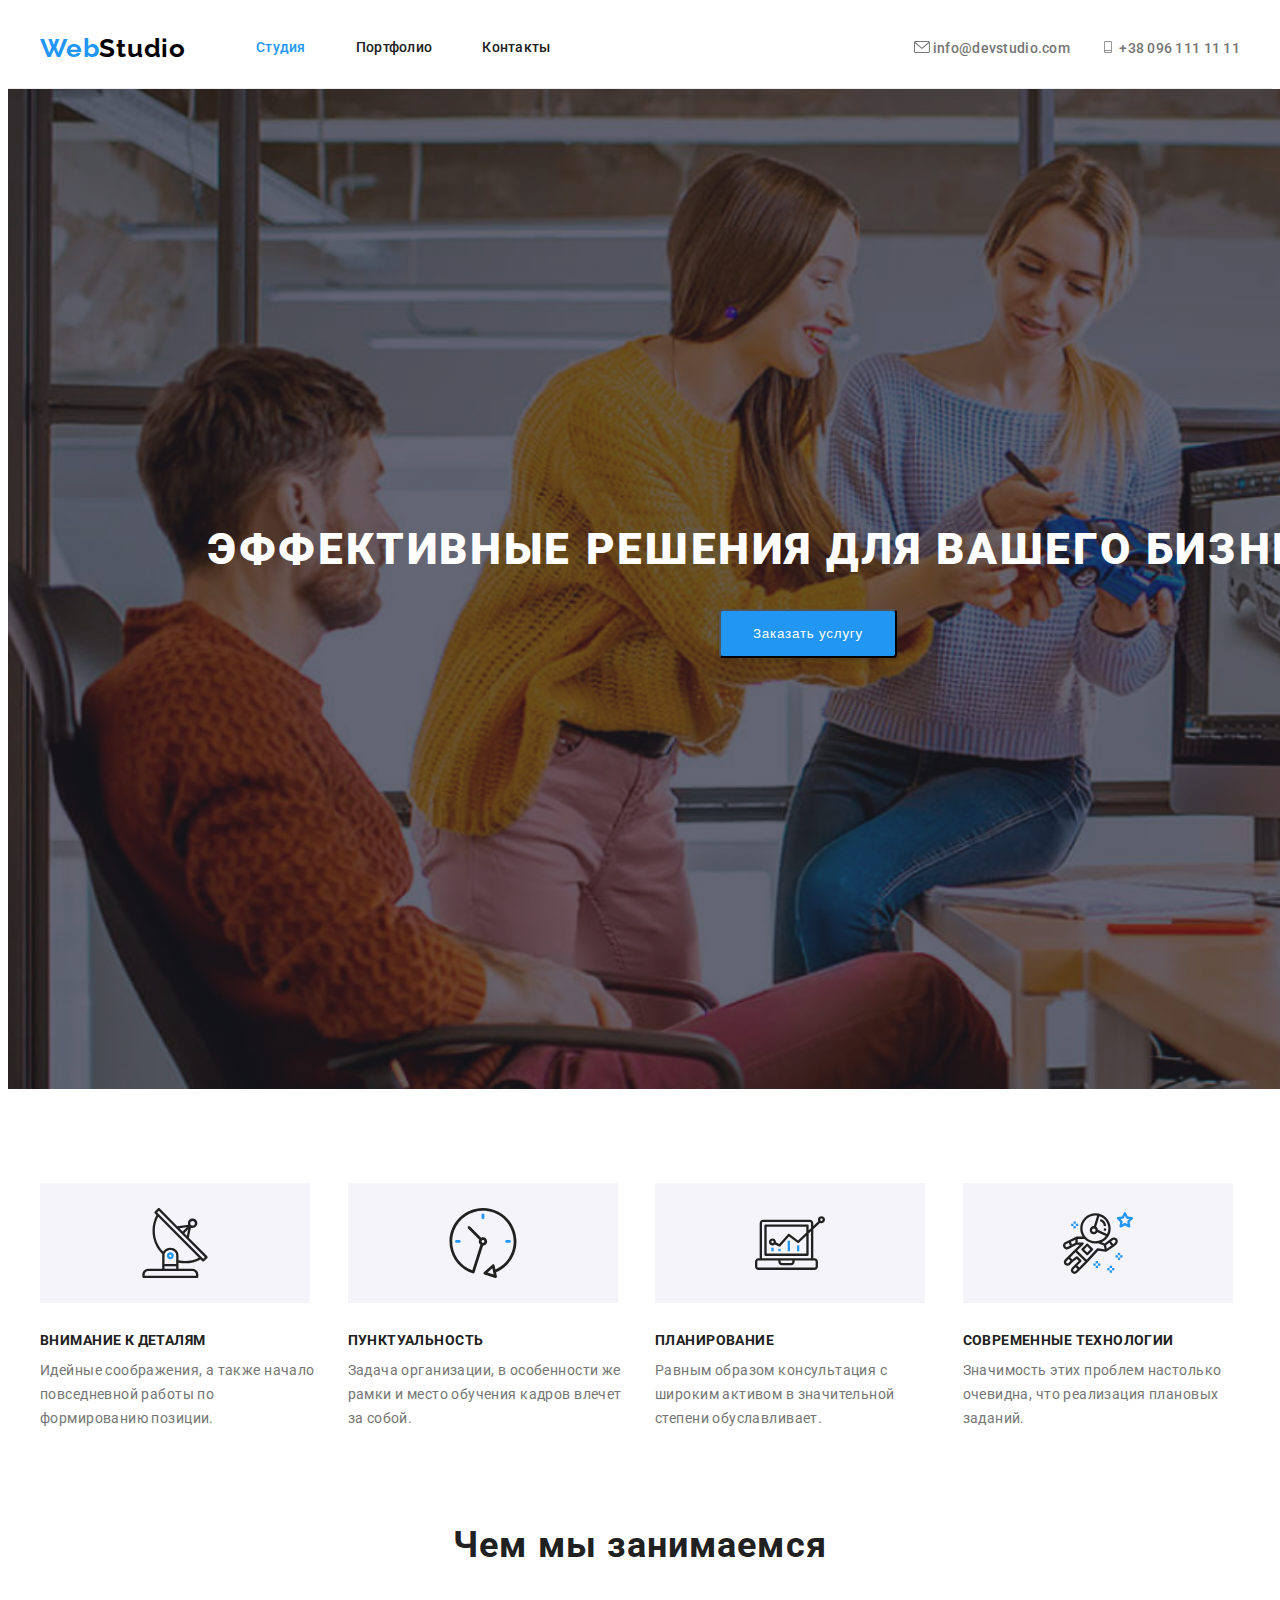
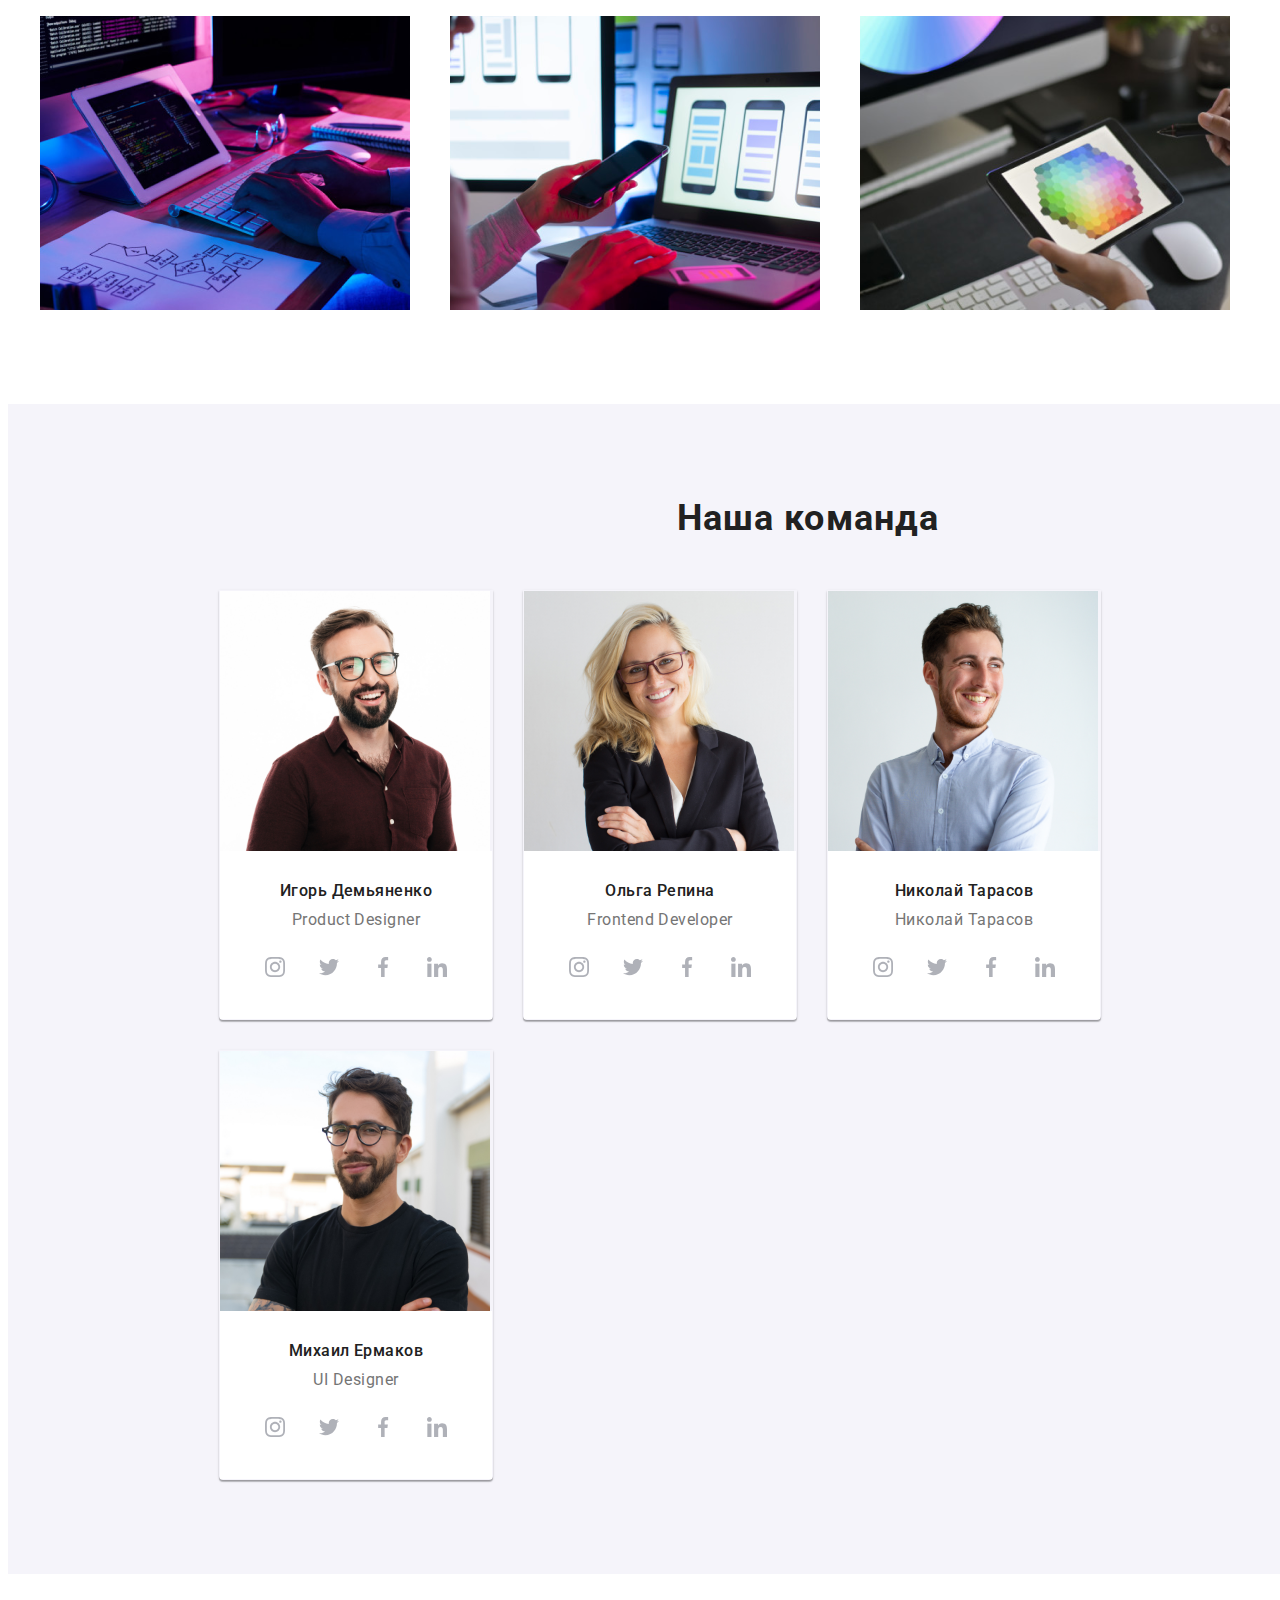
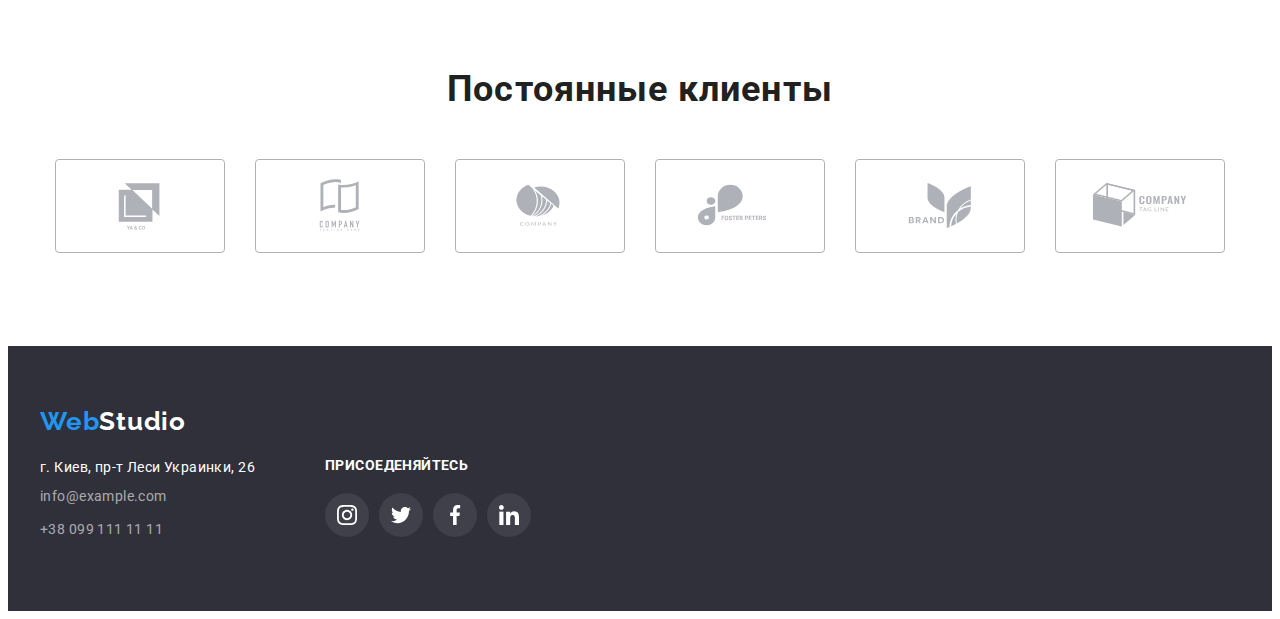
==== commit a5a187f8: "modal-finish" ====
--- a/index.html
+++ b/index.html
@@ -64,7 +64,7 @@
       <section class="hero">
         <div class="container">
           <h1 class="main-title">Эффективные решения для вашего бизнеса</h1>
-          <button class="modl-btn" type="button">Заказать услугу</button>
+          <button class="modl-btn" type="button" data-modal-open>Заказать услугу</button>
         </div>
       </section>
       <!--Our advantages-->
@@ -455,15 +455,15 @@
         </address>
       </div>
     </footer>
-    <div class="backdrop">
+    <div class="backdrop is-hidden" data-modal>
       <div class="modal">
-        <button type="button" class="modal-close-btn">
+        <button type="button" class="modal-close-btn" data-modal-close>
           <svg class="modal-close-btn-icon" width="18" height="18">
             <use href="./images/sprite.svg#close"></use>
           </svg>
         </button>
       </div>
     </div>
-    <script src="."
+    <script src="./js/modal.js"></script>
   </body>
 </html>
--- a/css/style.css
+++ b/css/style.css
@@ -663,6 +663,7 @@
   bottom: 0;
   right: 0;
   background-color: rgba(0,0,0,0.5);
+  transition: opacity 500ms cubic-bezier(0.4, 0, 0.2, 1), visibility 500ms cubic-bezier(0.4, 0, 0.2, 1);
  }
 
  .modal{
@@ -692,4 +693,10 @@
   cursor: pointer;
   padding: 0;
  }
+
+ .backdrop.is-hidden{
+  opacity: 0;
+  visibility: hidden;
+  pointer-events: none;
+ }
 /*-----/MODAL-----*/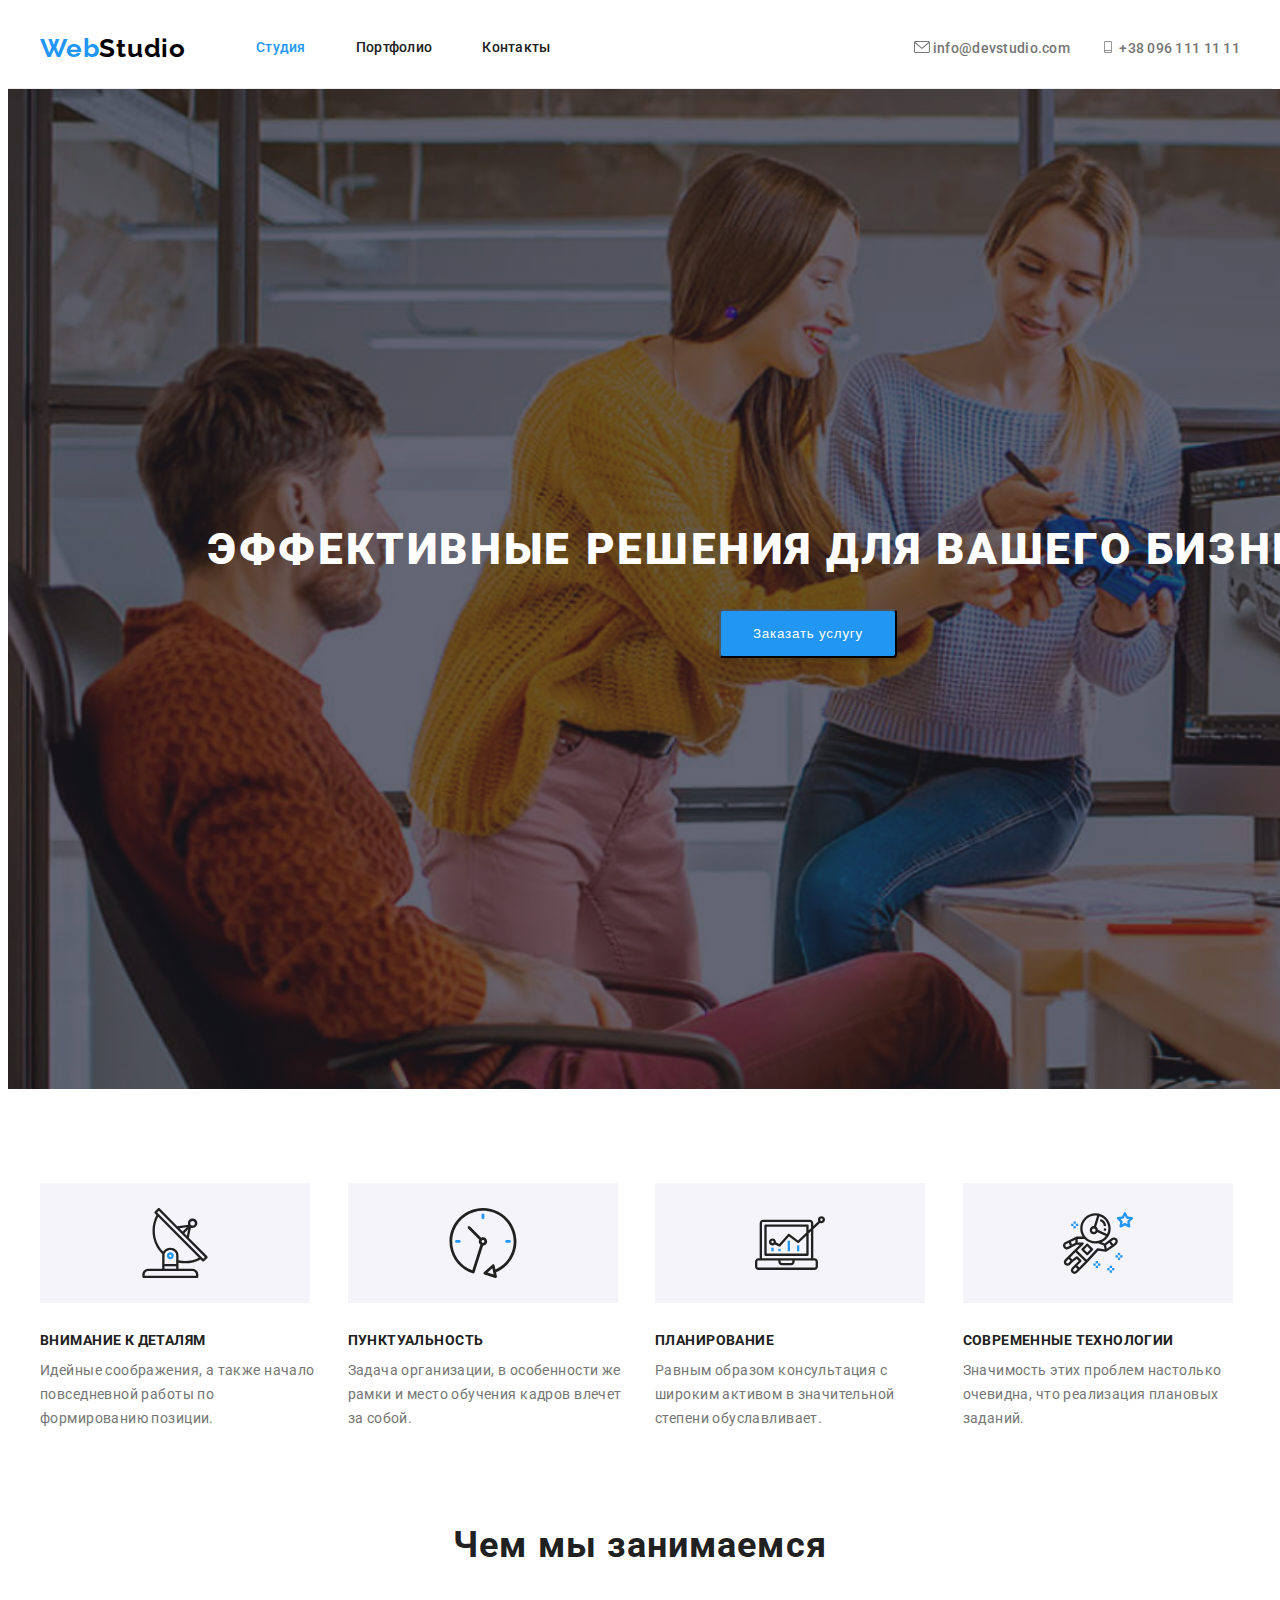
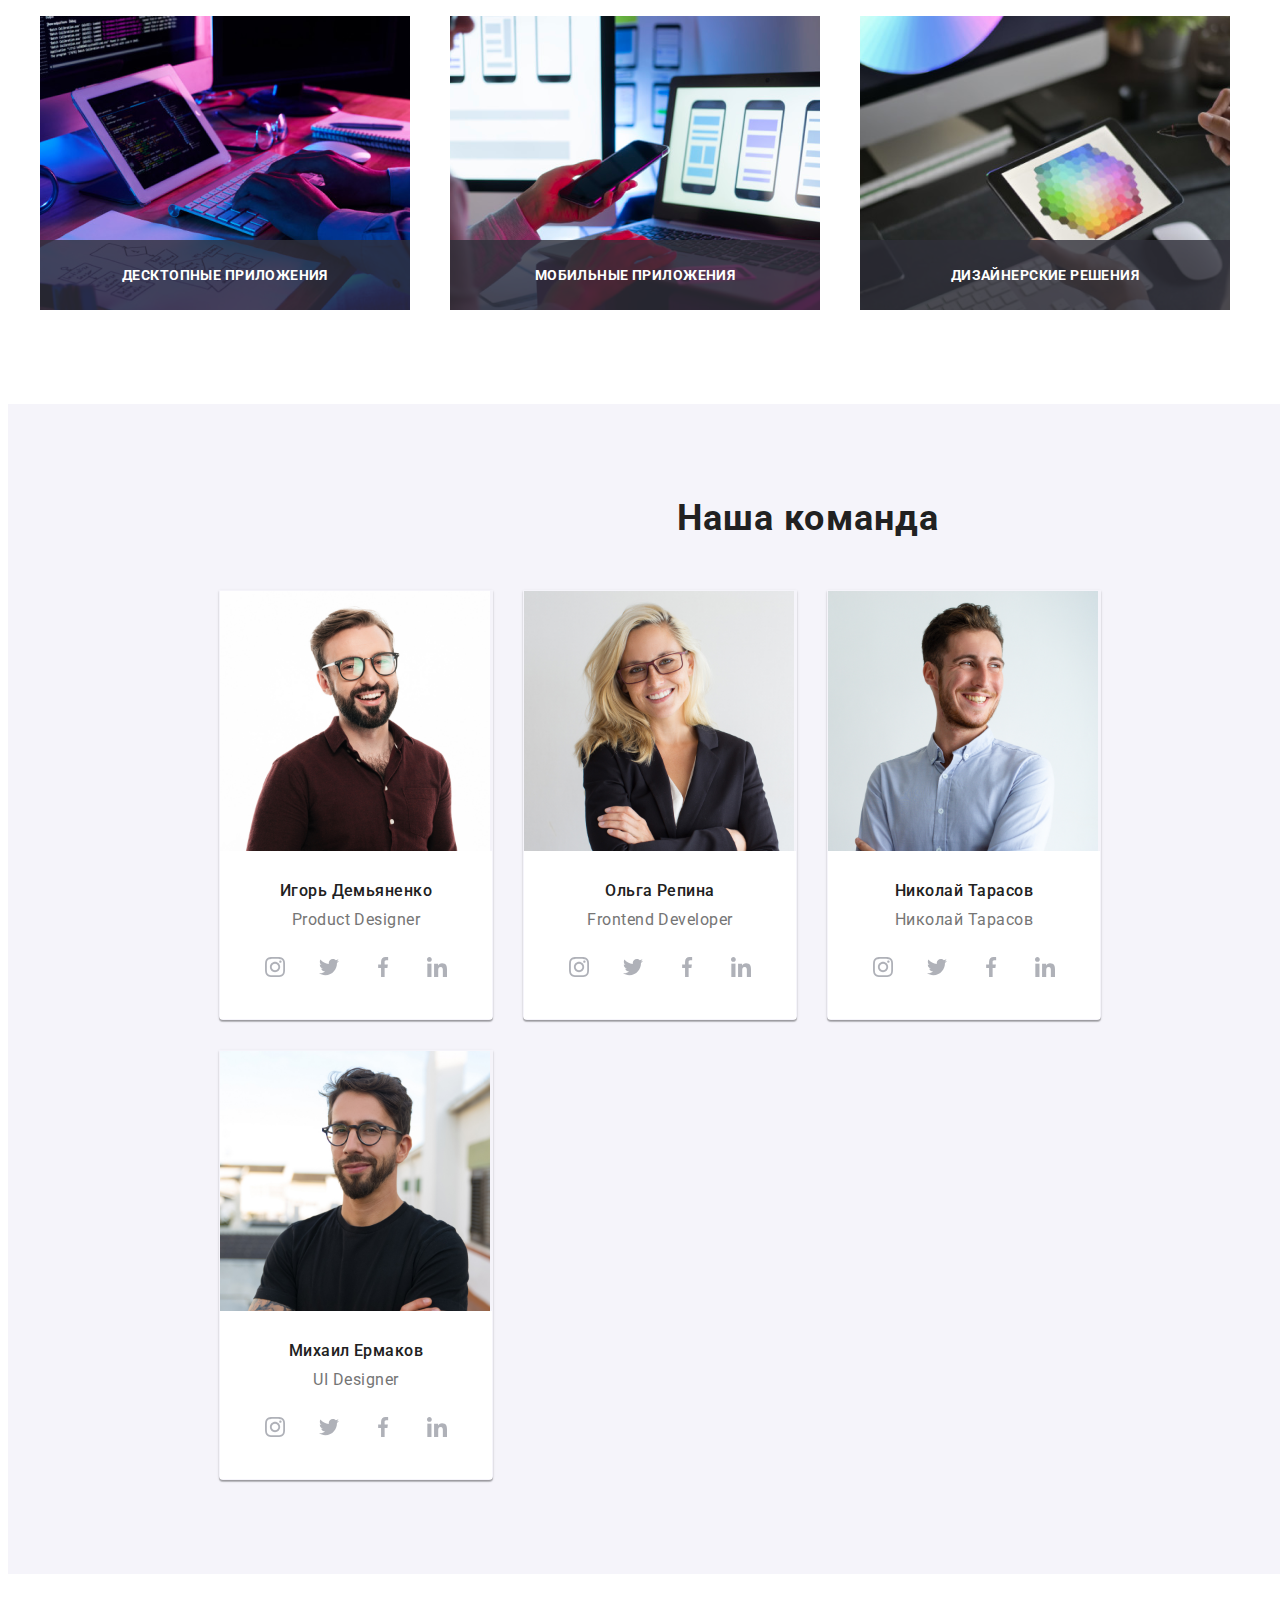
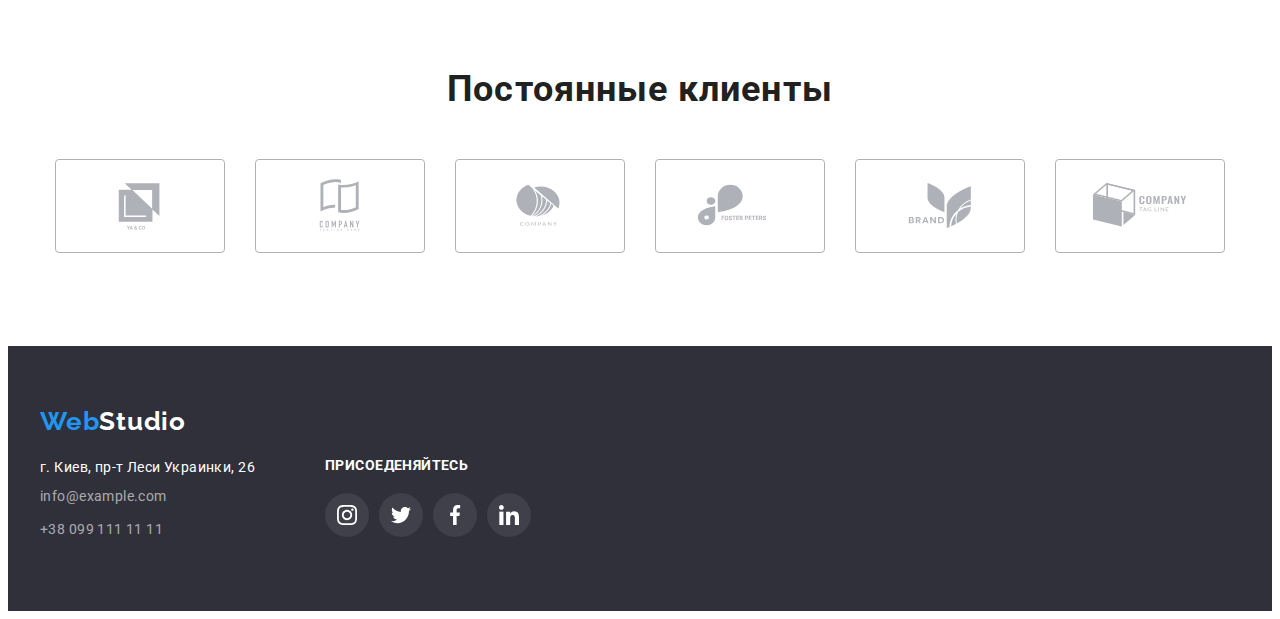
==== commit 2c4717f3: "about-finish" ====
--- a/index.html
+++ b/index.html
@@ -128,31 +128,46 @@
           <h2 class="about-title">Чем мы занимаемся</h2>
           <ul class="about-list list">
             <li class="about-item">
-              <img
+              <div class="about-box">
+                <img
                 class="about-img"
                 src="./images/about/box-1.png"
                 alt="печатает на клавиатуре"
                 width="370"
                 height="294"
               />
+              <div class="about-list-subtitle">
+                <p class="about-list-subtitle-text">Десктопные приложения</p>
+              </div>
+              </div>
             </li>
             <li class="about-item">
-              <img
-                class="about-img"
-                src="./images/about/box-2.png"
-                alt="держит в руке смартфон"
-                width="370"
-                height="294"
-              />
+             <div class="about-box">
+              <img
+              class="about-img"
+              src="./images/about/box-2.png"
+              alt="держит в руке смартфон"
+              width="370"
+              height="294"
+            />
+            <div class="about-list-subtitle">
+              <p class="about-list-subtitle-text">Мобильные приложения</p>
+            </div>
+             </div>
             </li>
             <li class="about-item">
-              <img
-                class="about-img"
-                src="./images/about/box-3.png"
-                alt="держит в руке планшет"
-                width="370"
-                height="294"
-              />
+             <div class="about-box">
+              <img
+              class="about-img"
+              src="./images/about/box-3.png"
+              alt="держит в руке планшет"
+              width="370"
+              height="294"
+            />
+            <div class="about-list-subtitle">
+              <p class="about-list-subtitle-text">Дизайнерские решения</p>
+            </div>
+             </div>
             </li>
           </ul>
         </div>
@@ -455,6 +470,7 @@
         </address>
       </div>
     </footer>
+    <!--Modal-->
     <div class="backdrop is-hidden" data-modal>
       <div class="modal">
         <button type="button" class="modal-close-btn" data-modal-close>
--- a/css/style.css
+++ b/css/style.css
@@ -311,6 +311,33 @@
   margin-left: 30px;
 }
 
+.about-box{
+  position: relative;
+}
+
+.about-list-subtitle{
+  position: absolute;
+  bottom: 0;
+  left: 0;
+  width: 370px;
+  height: 70px;
+  background-color: rgba(47, 48, 58, 0.8);
+}
+
+.about-list-subtitle-text{
+  display: flex;
+  align-content: center;
+  justify-content: center;
+  font-weight: 700;
+  font-size: 14px;
+  line-height: 16px;
+  text-align: center;
+  letter-spacing: 0.03em;
+  text-transform: uppercase;
+  color: #FFFFFF;
+  padding-top: 27px;
+  }
+
 /*-----/ABOUT-----*/
 
 /*-----OUR TEAM-----*/
